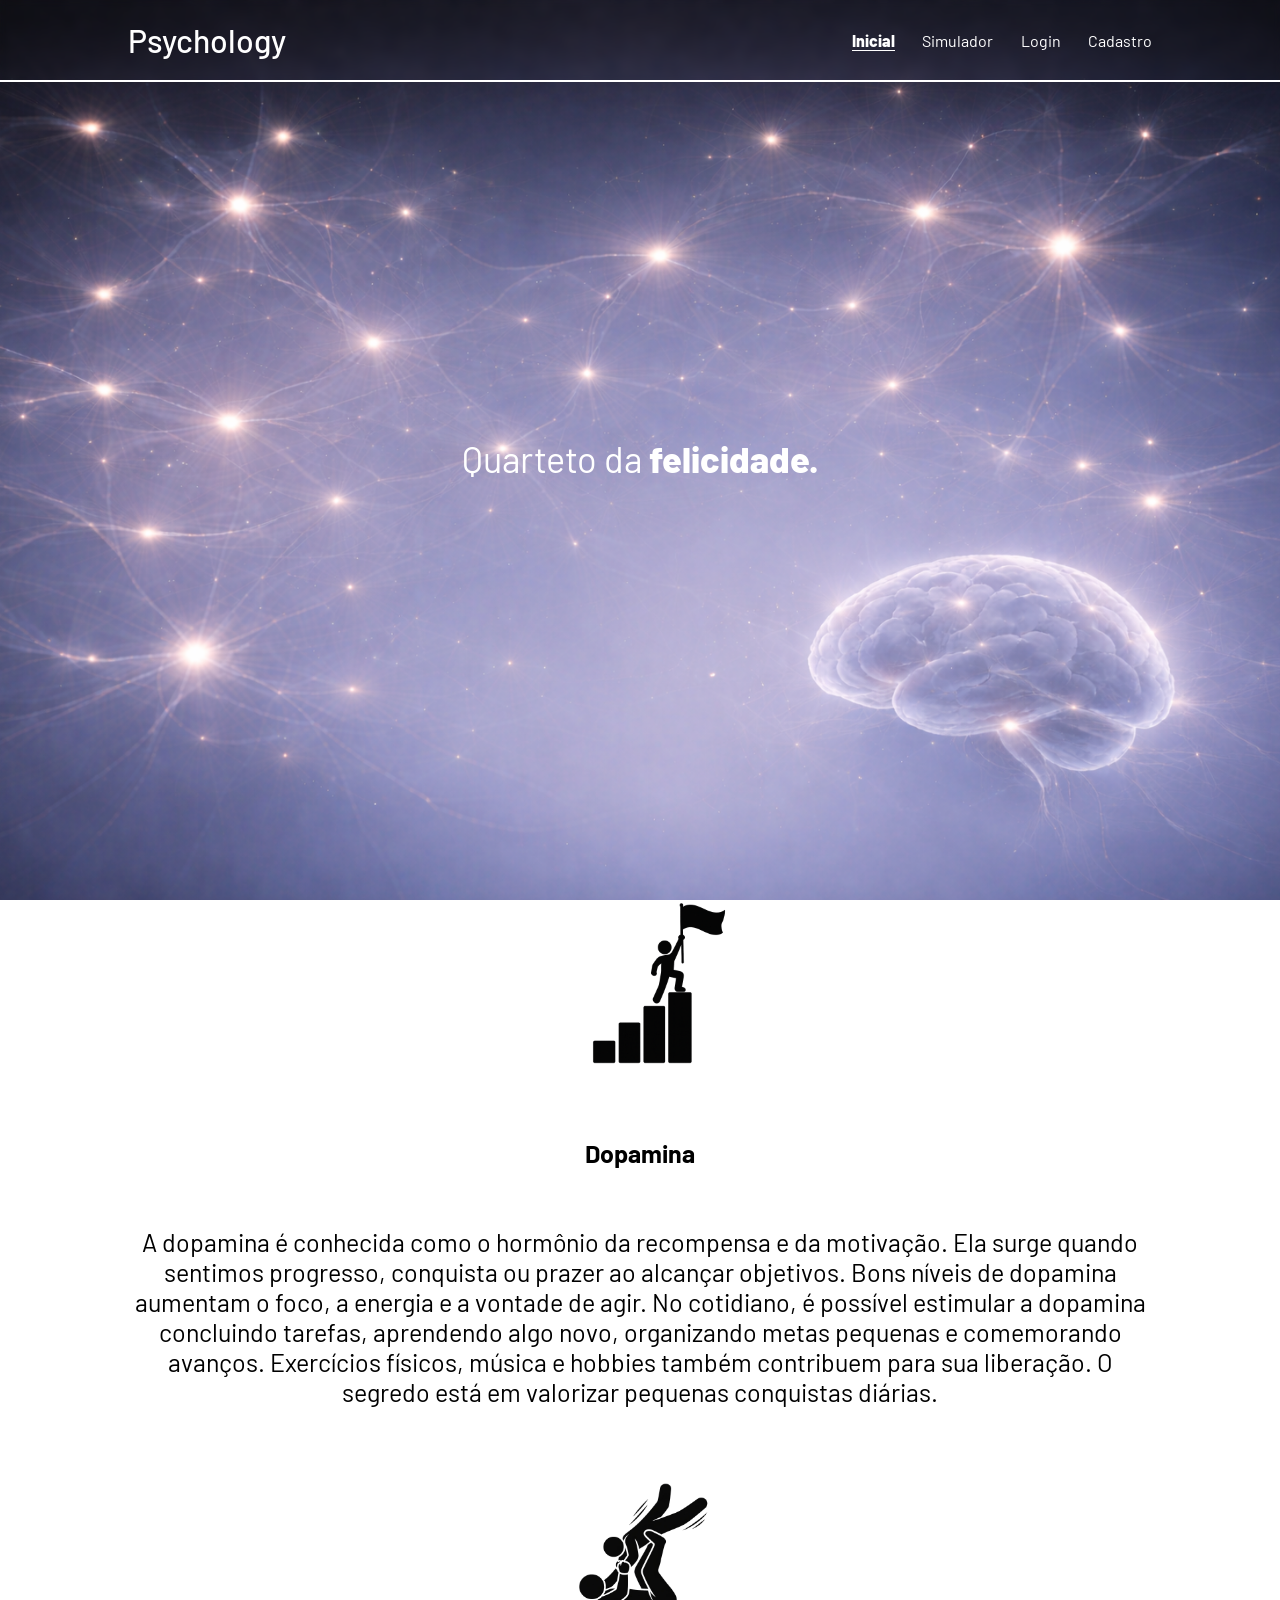
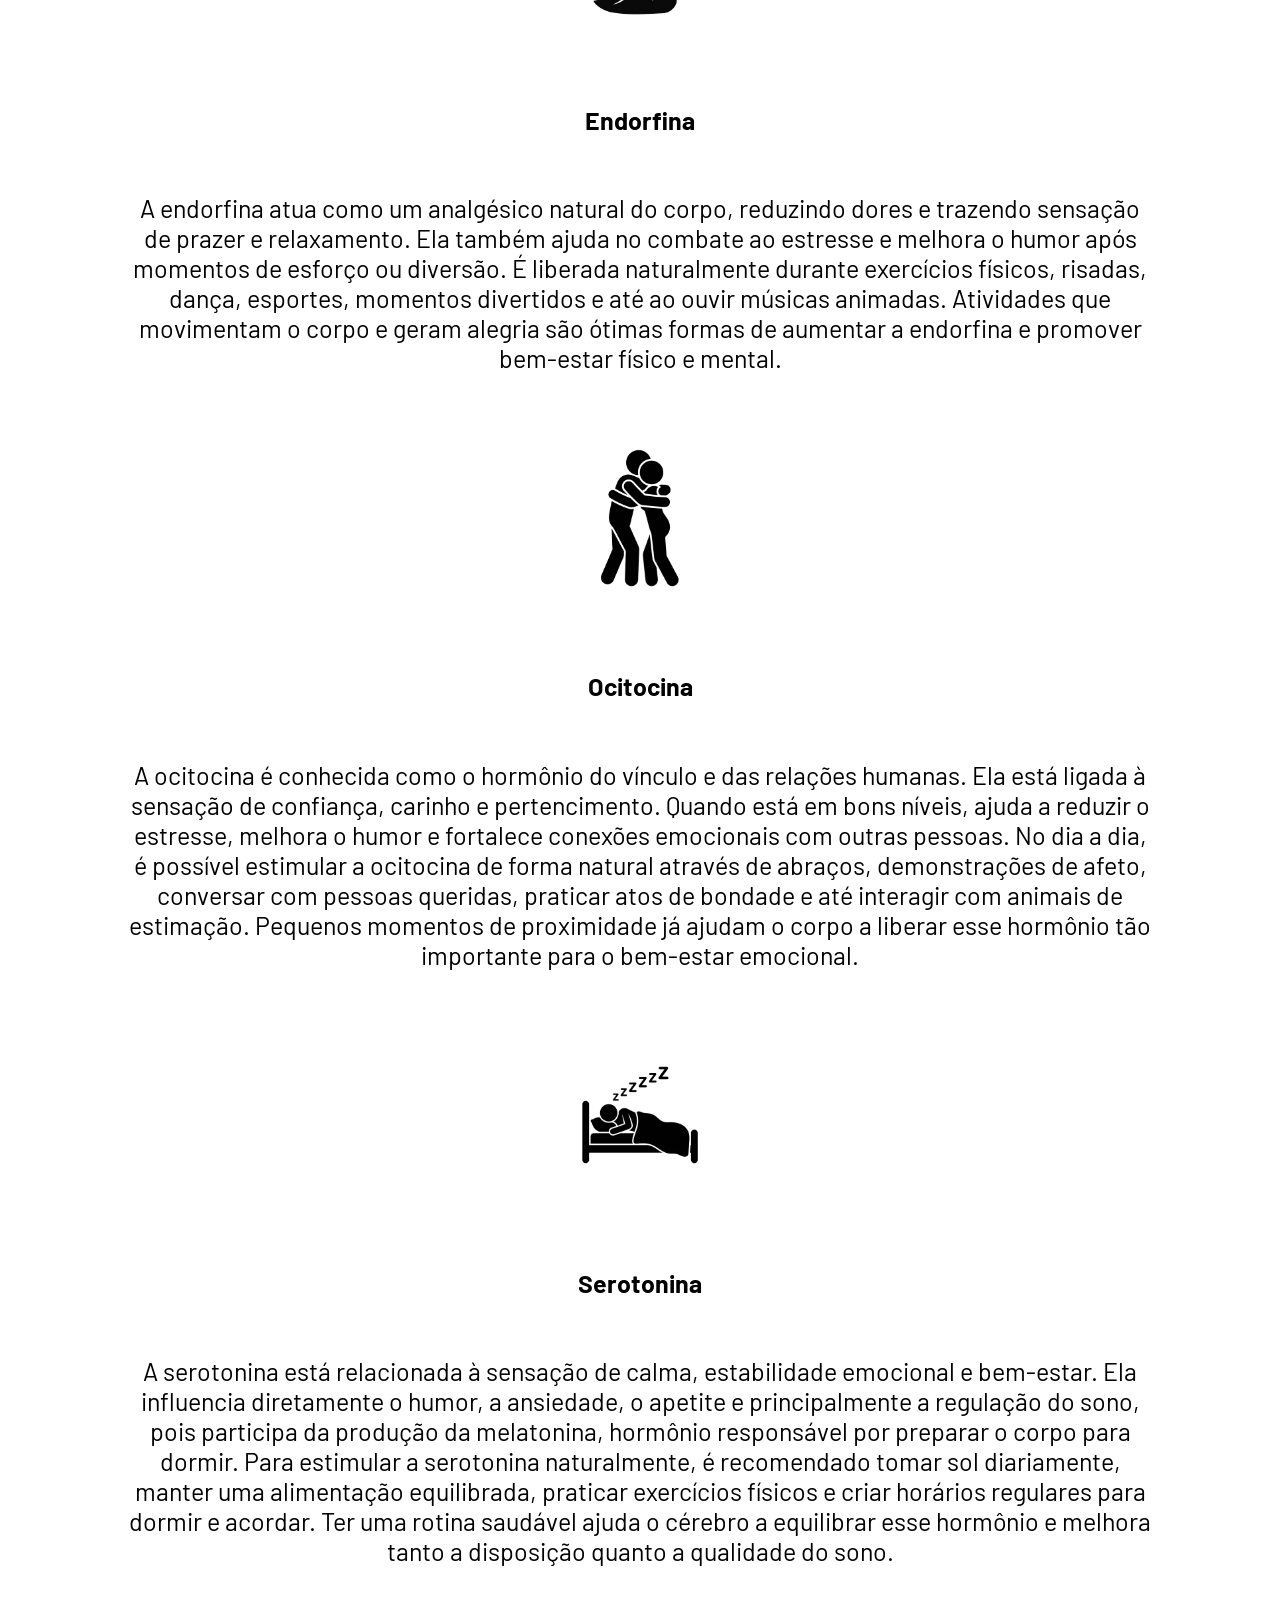
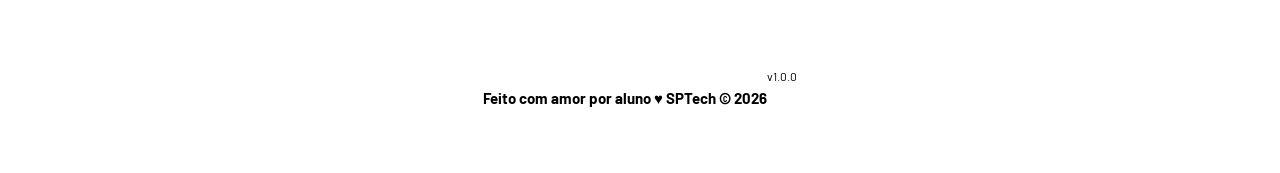
==== web-data-viz/public/index.html @ b817ec7b "Estruturando a página inicial do projeto" ====
<!DOCTYPE html>
<html lang="en">

<head>
  <meta charset="UTF-8">
  <meta http-equiv="X-UA-Compatible" content="IE=edge">
  <meta name="viewport" content="width=device-width, initial-scale=1.0">

  <title>Psychology | Página Inicial</title>

  <script src="./js/sessao.js"></script>

  <link rel="stylesheet" href="./css/estilo.css">
  <link rel="icon" href="./assets/icon/favicon2.ico">
  <link rel="preconnect" href="https://fonts.gstatic.com">
</head>

<body>
  <div class="header">
    <div class="container">
      <h1 class="titulo">Psychology</h1>
      <ul class="navbar">
        <li class="agora">
          <a href="#" class="active">Inicial</a>
        </li>
        <li>
          <a href="simulador.html">Simulador</a>
        </li>
        <li>
          <a href="login.html">Login</a>
        </li>
        <li>
          <a href="cadastro.html">Cadastro</a>
        </li>
      </ul>
    </div>
  </div>

  <div class="banner">
    <div class="container">
      <p>Quarteto da <span>felicidade.</p>
    </div>
  </div>

  <div class="social">
    <div class="container">
      <div class="boxes">
        <div class="box">
          <img src="assets/imgs/dopamina.png" class="rmg">
          <h4>Dopamina</h4>
          <p>A dopamina é conhecida como o hormônio da recompensa e da motivação. Ela surge quando sentimos progresso,
            conquista ou prazer ao alcançar objetivos. Bons níveis de dopamina aumentam o foco, a energia e a vontade de
            agir.

            No cotidiano, é possível estimular a dopamina concluindo tarefas, aprendendo algo novo, organizando metas
            pequenas e comemorando avanços. Exercícios físicos, música e hobbies também contribuem para sua liberação. O
            segredo está em valorizar pequenas conquistas diárias.</p>
        </div>
        <div class="box">
          <img src="assets/imgs/endorfina.png">
          <h4>Endorfina</h4>
          <p>A endorfina atua como um analgésico natural do corpo, reduzindo dores e trazendo sensação de prazer e
            relaxamento. Ela também ajuda no combate ao estresse e melhora o humor após momentos de esforço ou diversão.

            É liberada naturalmente durante exercícios físicos, risadas, dança, esportes, momentos divertidos e até ao
            ouvir músicas animadas. Atividades que movimentam o corpo e geram alegria são ótimas formas de aumentar a
            endorfina e promover bem-estar físico e mental.</p>
        </div>
        <div class="box">
          <img src="assets/imgs/ocitocina.png">
          <h4>Ocitocina</h4>
          <p>A ocitocina é conhecida como o hormônio do vínculo e das relações humanas.
            Ela está ligada à sensação de confiança, carinho e pertencimento.
            Quando está em bons níveis, ajuda a reduzir o estresse,
            melhora o humor e fortalece conexões emocionais com outras pessoas.
            No dia a dia, é possível estimular a ocitocina de forma natural através de abraços,
            demonstrações de afeto, conversar com pessoas queridas, praticar atos de bondade e até interagir com animais
            de estimação.
            Pequenos momentos de proximidade já ajudam o corpo a liberar esse hormônio tão importante para o bem-estar
            emocional.</p>
          <div class="box">
            <img src="assets/imgs/seratonina.png">
            <h4>Serotonina</h4>
            <p>A serotonina está relacionada à sensação de calma, estabilidade emocional e bem-estar.
              Ela influencia diretamente o humor, a ansiedade, o apetite e principalmente a regulação do sono,
              pois participa da produção da melatonina, hormônio responsável por preparar o corpo para dormir.
              Para estimular a serotonina naturalmente, é recomendado tomar sol diariamente,
              manter uma alimentação equilibrada, praticar exercícios físicos e criar horários regulares para dormir e
              acordar.
              Ter uma rotina saudável ajuda o cérebro a equilibrar esse hormônio e melhora tanto a disposição quanto a
              qualidade do sono.</p>
          </div>
        </div>
      </div>
    </div>
    </div>

    <div class="footer">
      <div class="container">
        <h4>Feito com amor por aluno &hearts; SPTech &copy; 2026</h4>
        <span class="version">v1.0.0</span>
      </div>
    </div>
</body>

</html>
---- web-data-viz/public/css/estilo.css ----
@import url('https://fonts.googleapis.com/css2?family=Barlow:ital,wght@0,100;0,200;0,300;0,400;0,500;0,600;0,700;0,800;0,900;1,100;1,200;1,300;1,400;1,500;1,600;1,700;1,800;1,900&display=swap');

body {
  margin: 0;
  padding: 0;
  font-family: 'Barlow', 'Segoe UI', 'Segoe UI', Tahoma, Geneva, Verdana, sans-serif;
  background-image: url('../assets/imgs/cerebro.png');
  background-size:cover;
  background-position:center;
  background-repeat: no-repeat;
  background-attachment: fixed;
}

.active{
  text-decoration: line;
  border-bottom: 1px solid #fff;
}

:root {
  --tamanho-header: 80px;
  --tamanho-banner: calc(100vh - var(--tamanho-header) - var(--tamanho-footer) - 2px);
  --tamanho-simulador: calc(100vh - var(--tamanho-header) - var(--tamanho-footer) - 2px);
  --tamanho-login: calc(100vh - var(--tamanho-header) - var(--tamanho-footer) - 2px);
  --tamanho-footer: 65px;
}

.container {
  display: flex;
  width: 80%;
  margin: auto;
  text-align: center;
}

.header {
  height: var(--tamanho-header);
  background-color: transparent;
  backdrop-filter: blur(3px);
  border-bottom: 2px solid #fff;
  position: sticky;
  top: 0;
  z-index: 100;
}

.header .container {
  justify-content: space-between;
  align-items: center;
  height: 100%;
}

.header a {
  text-decoration: none;
  color: #fff;
}

.agora {
  font-weight: 800;
  color:#fff;
}

.navbar {
  width: 300px;
  display: flex;
  align-items: center;
  justify-content: space-between;
  list-style: none;
  color: #e3b062;
}

.titulo {
  color: #fff;
  width: fit-content;
  font-weight: 500;
}

.header h1 {
  margin: 0;
}

/* BANNER */

.banner {
  height: var(--tamanho-banner);
  color: white;
  justify-content: center;
  align-items: center;
}

.banner .container {
  justify-content: center;
  align-items: center;
  height: 100%;
}

.banner .container p {
  width: 50%;
  margin: 0;
  padding: 0;
  font-size: 36px;
}

.banner .container span {
  font-weight: 800;
}

/* MISSÃO VISÃO VALORES */

.social {
  display: flex;
}

.social .container {
  justify-content: center;
}

.box img {
  display: flex;
  align-self: center;
  padding: 35px;
  width: 170px;
}

.rmg {
  left: 0;
  width: 100%;
  margin-left: 50px;
}

.social .container .boxes {
  display: flex;
  align-items: center;
  flex-direction: column;
  width: 100%;
  padding: 30px 0;
}

.social p {
  text-align: center;
}

.box {
  display: flex;
  flex-direction: column;
  align-items: center;
  font-size: 25px;
}

/* FOOTER */

.footer {
  height: 150px;
  display: flex;
  align-self: center;
  justify-self: end;
  font-size: 15px;
  width: 100vw;
  border-top: 2px solid #fff;
  backdrop-filter: blur(3px);
}

.footer .container {
  justify-content: center;
  text-align: center;
}

.footer .container .version {
  font-size: 12px;
}

/* LOGIN */

.login {
  height: var(--tamanho-login);
  background: transparent;
}

.login .container {
  justify-content: center;
  align-items: center;
  height: 100%;
}

.card {
  width: 50%;
  background-color: transparent;
  border-radius: 10px;
  display: flex;
  align-items: center;
  justify-content: space-evenly;
  color: palevioletred;
  flex-direction: column;
  height: fit-content;
  padding: 20px 0;
}

.card h2 {
  margin: 0;
  font-size: 30px;
}

.formulario {
  display: flex;
  height: 90%;
  width: 80%;
  justify-content: space-around;
  flex-direction: column;
}

.formulario span {
  font-size: 15px;
  font-weight: 800;
}

.formulario input {
  border: 2px solid #32b9cd;
  text-align: center;
  border-radius: 10px;
  margin: 0;
}

.formulario select {
  border: 2px solid #32b9cd;
  background-color: white;
  color: gray;
  height: 36px;
  text-align: center;
  border-radius: 10px;
  margin: 0;
}

.campo {
  display: flex;
  flex-direction: column;
  justify-content: start;
  padding: 5px 0;
}

.botao {
  cursor: pointer;
  font-family: "Barlow", sans-serif;
  border: 0;
  border-radius: 5px;
  font-weight: 600;
  font-size: 18px;
  color: #fff;
  background-color: #ED145B;
  width: 120px;
  height: 30px;
  align-self: center;
  margin-top: 20px;
}

.loading-div {
  width: 50px;
  display: none;
}

.loading-div img {
  height: 50px;
  width: 50px;
}

#div_erros_login {
  display: none
}

/* FORMULARIO */

.alerta_erro{
  display: flex;
  justify-content: flex-end;
}

.card_erro {
  display: none;
  background-color: #fff;
  color: black;
  width: 230px;
  position: fixed;
  border-radius: 4px;
  border: #ED145B 3px solid;
  padding: 10px;
  margin-right: 10%;
}

.card_erro #mensagem_erro{
  font-weight: 500;
  font-size: 20px;
}

.formulario .tipo_campo {
  font-size: 20px;
  font-weight: 600 !important;
}

.formulario {
  display: flex;
  flex-direction: column;
}

input {
  margin-bottom: 10px;
  border: 2px solid #32b9cd;
  padding: 10px;
  text-align: center;
  border-radius: 10px;
}

.btn {
  font-family: "Barlow", sans-serif;
  border: 0;
  border-radius: 5px;
  font-weight: 600;
  font-size: 18px;
  padding: 10px 15px;
  color: white;
  background-color: #ED145B;
  width: 120px;
  align-self: center;
  margin-top: 5px;
}

.loading-div {
  width: 50px;
  margin: auto;
  display: none;
}

.loading-div img {
  height: 50px;
  width: 50px;
}

/* SIMULADOR */

.simulador {
  color: white;
}

.simulador .container {
  flex-direction: column;
  overflow: scroll; 
  height: var(--tamanho-simulador);
}

/* ALERTA */

#alerta {
  position: absolute;
  right: 0;
  bottom: 0;
}

.mensagem-alarme {
  background-color: white;
  border-radius: 5px;
  width: 300px;
  height: 80px;
  margin: 10px;
  padding: 10px 0;
  display: flex;
  justify-content: space-evenly;
  align-items: center;
}

.mensagem-alarme h3 {
  font-size: 14px;
  margin: 0;
}

.mensagem-alarme .informacao {
  width: 66%;
}

.alarme-sino {
  width: 48px;
  height: 48px;
  animation-name: bell;
  animation-duration: 4s;
  background-image: url('https://cdn-icons-png.flaticon.com/512/1157/1157000.png');
  background-size: cover;
  animation-iteration-count: infinite;
}

@keyframes bell {
  0%   {transform: rotate(25deg)}
  25%  {transform: rotate(-25deg)}
  50%  {transform: rotate(25deg)}
  75%  {transform: rotate(-25deg)}
  100% {transform: rotate(25deg)}
}
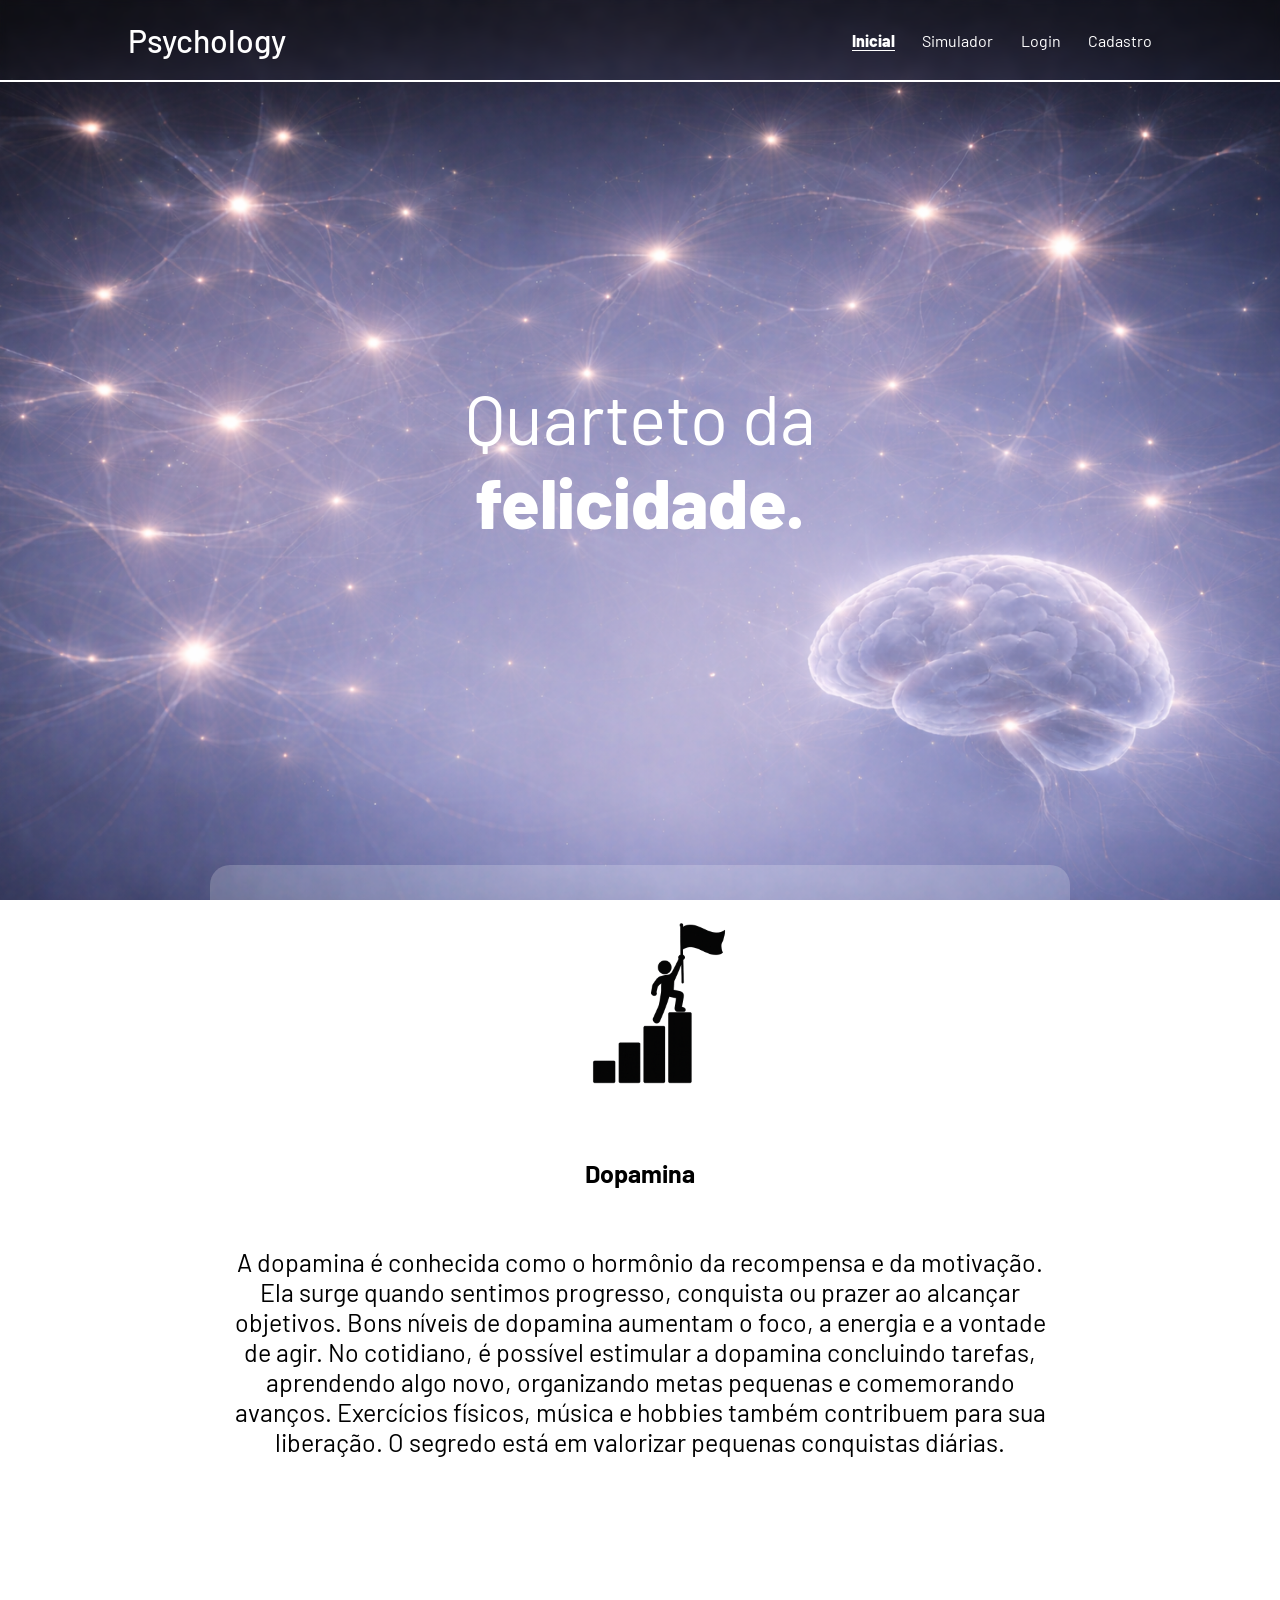
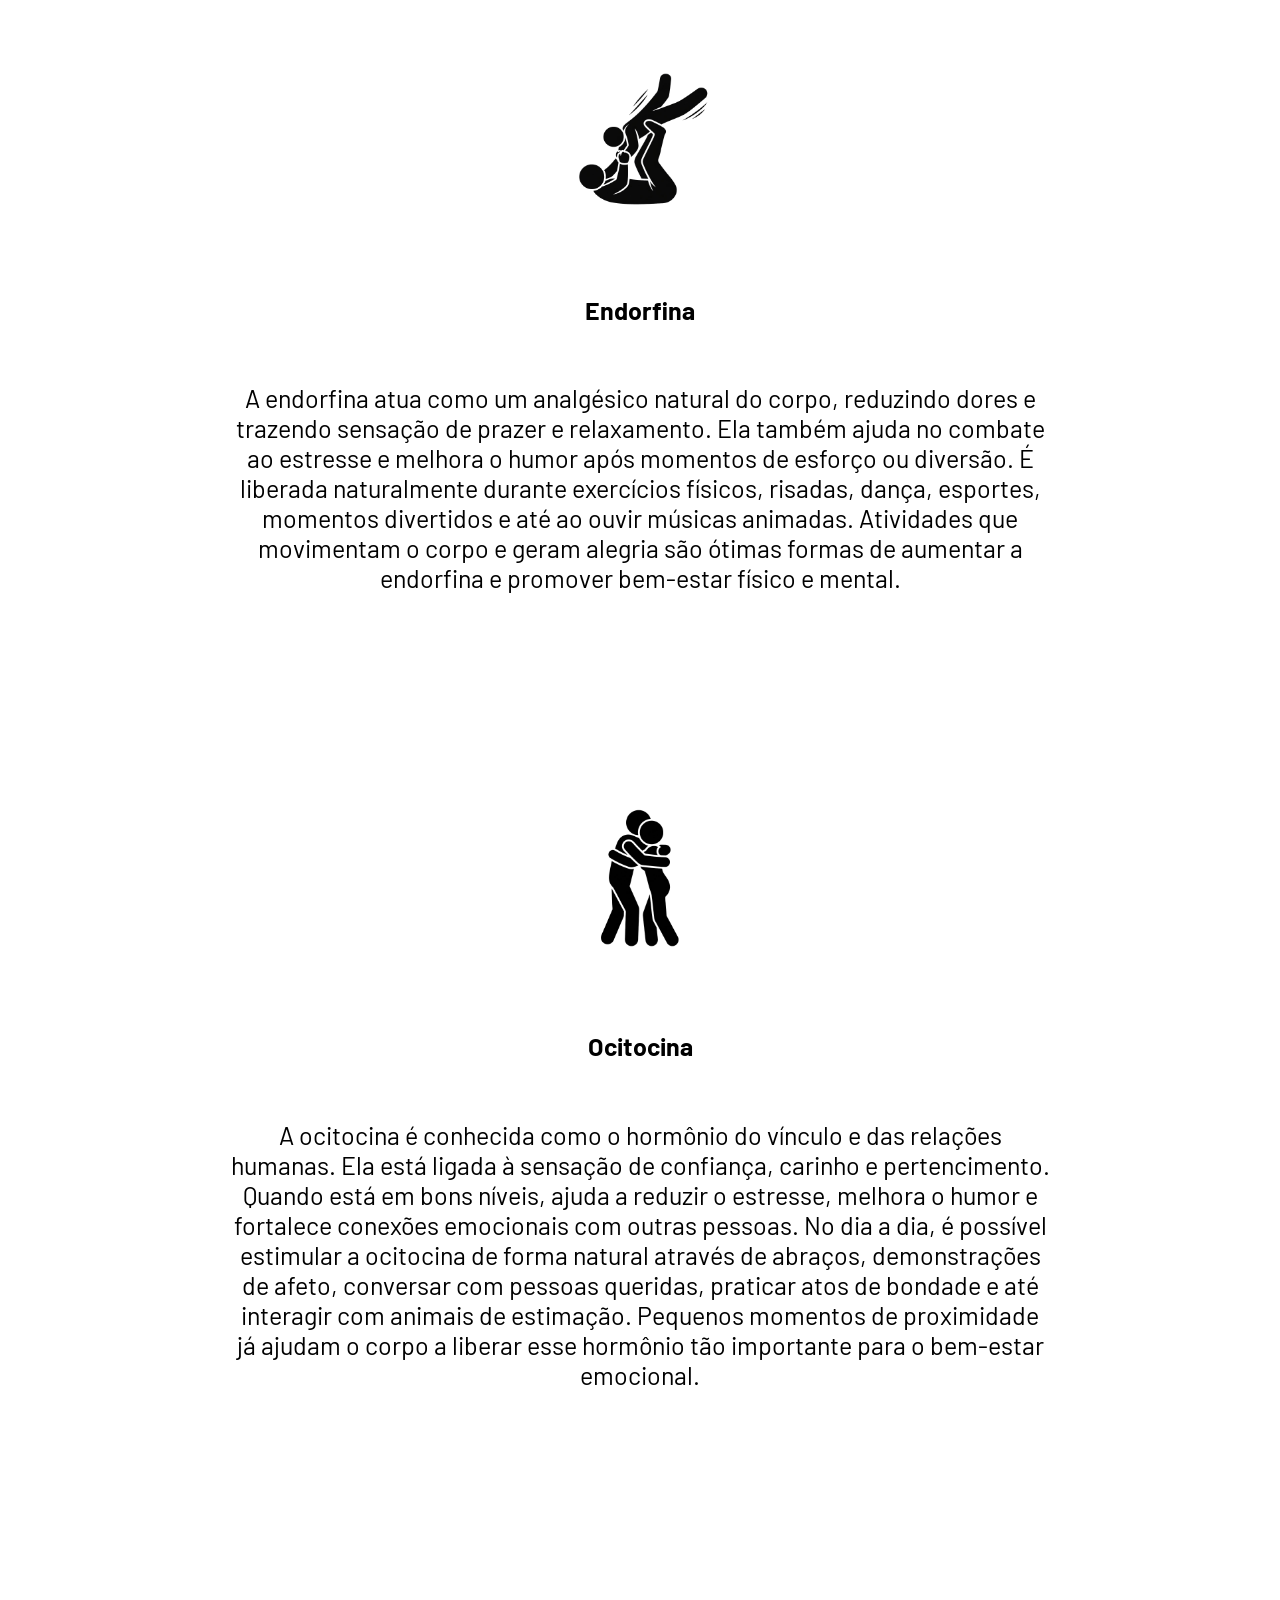
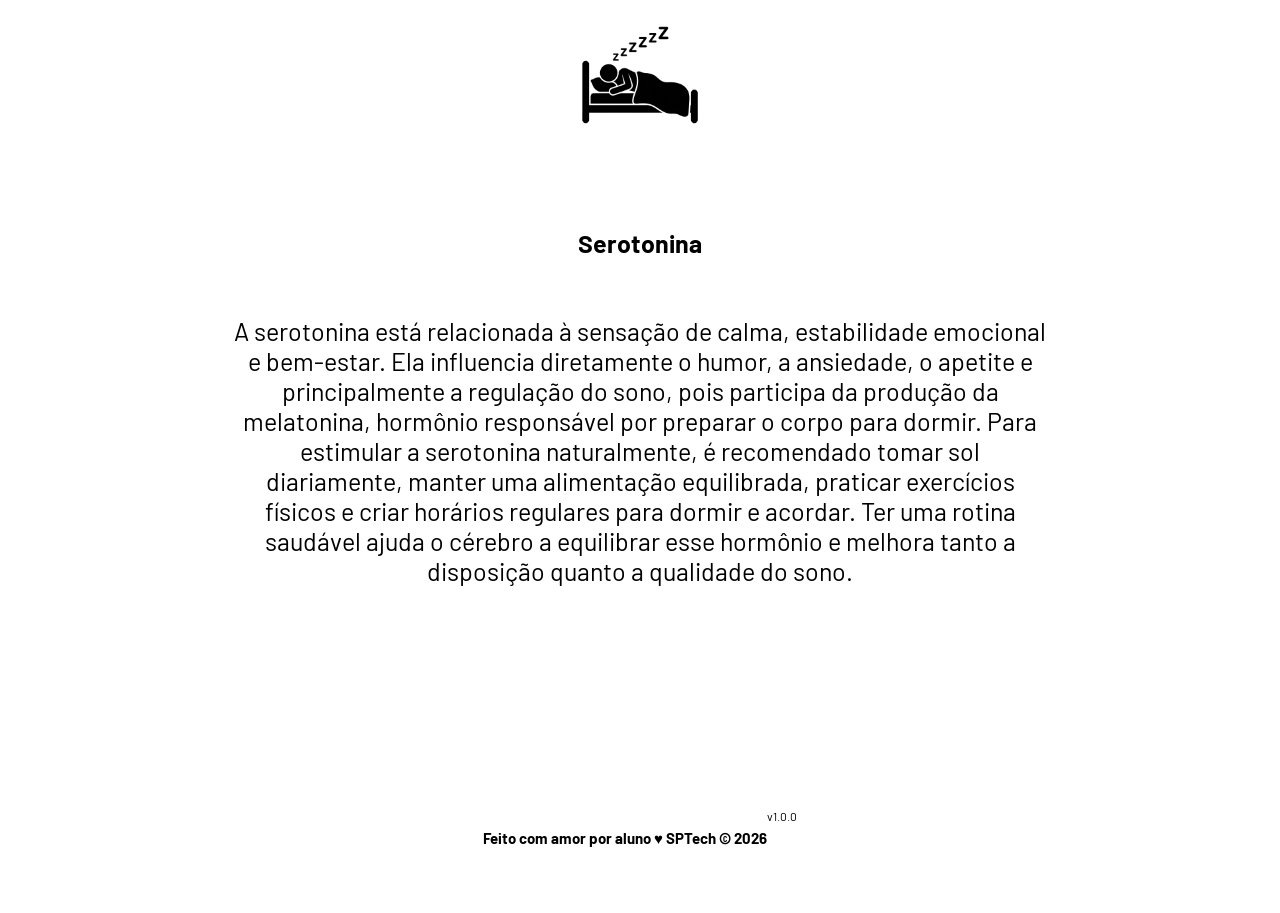
==== commit f3475b33: "Atualização da home" ====
--- a/web-data-viz/public/index.html
+++ b/web-data-viz/public/index.html
@@ -78,6 +78,7 @@
             de estimação.
             Pequenos momentos de proximidade já ajudam o corpo a liberar esse hormônio tão importante para o bem-estar
             emocional.</p>
+            </div>
           <div class="box">
             <img src="assets/imgs/seratonina.png">
             <h4>Serotonina</h4>
--- a/web-data-viz/public/css/estilo.css
+++ b/web-data-viz/public/css/estilo.css
@@ -74,7 +74,7 @@
 
 .header h1 {
   margin: 0;
-}
+} 
 
 /* BANNER */
 
@@ -95,7 +95,7 @@
   width: 50%;
   margin: 0;
   padding: 0;
-  font-size: 36px;
+  font-size: 70px;
 }
 
 .banner .container span {
@@ -141,9 +141,13 @@
   display: flex;
   flex-direction: column;
   align-items: center;
+  margin-bottom: 100px;
+  border-radius: 20px;
+  padding: 20px;
+  width: 80%;
+  background-color: rgba(255, 255, 255, 0.2);
   font-size: 25px;
-}
-
+} 
 /* FOOTER */
 
 .footer {
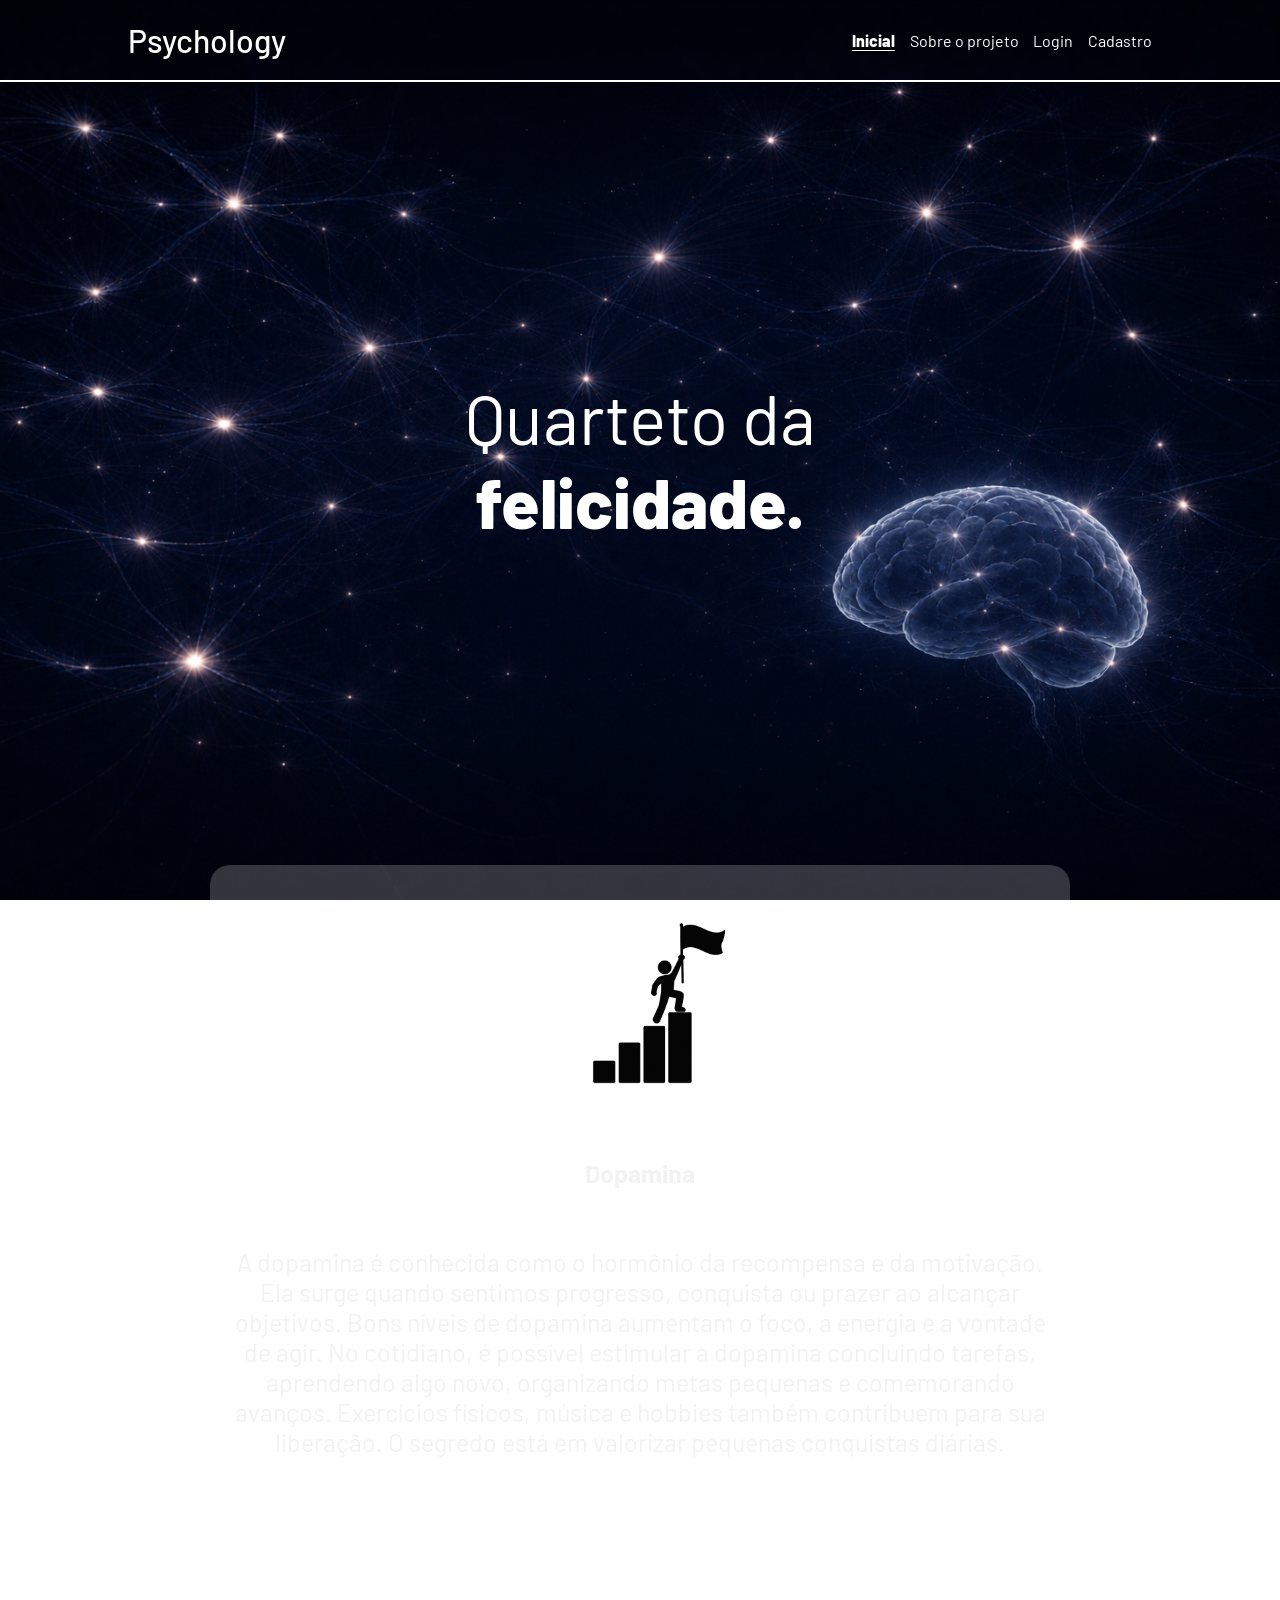
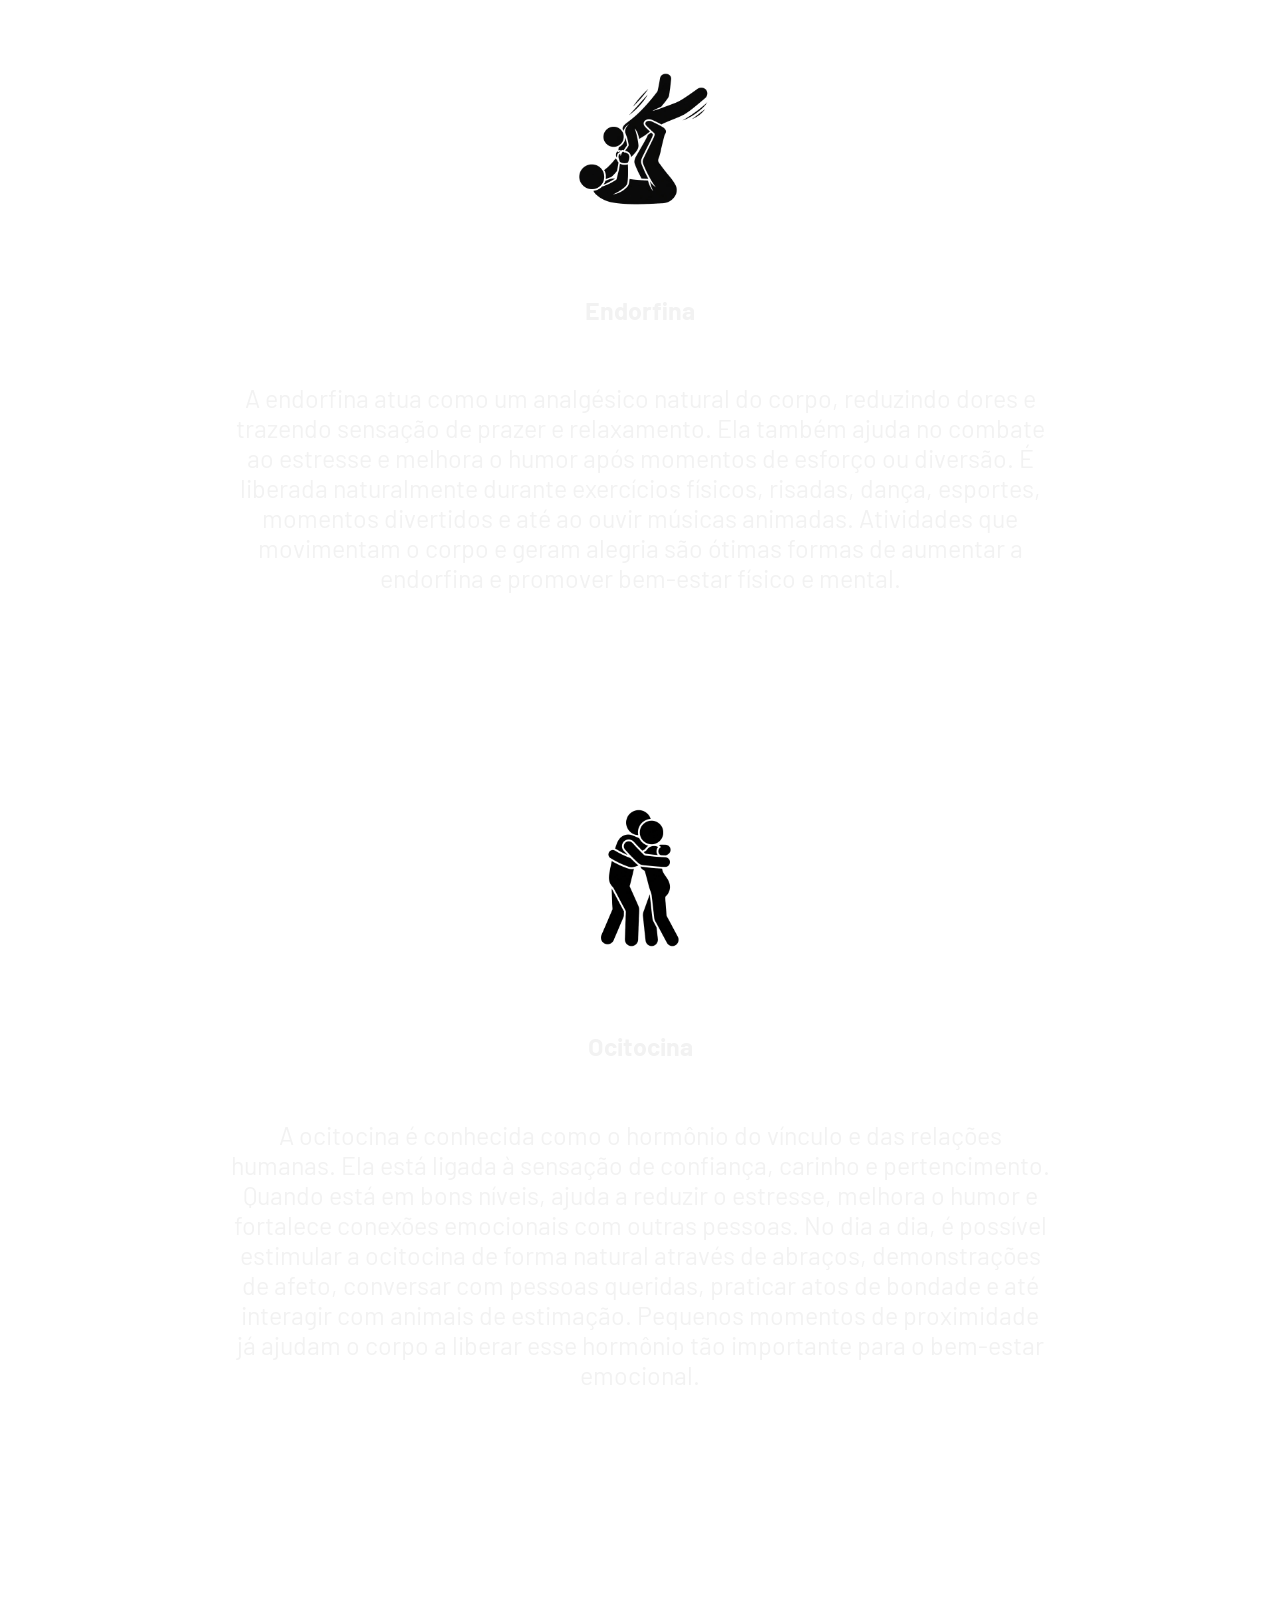
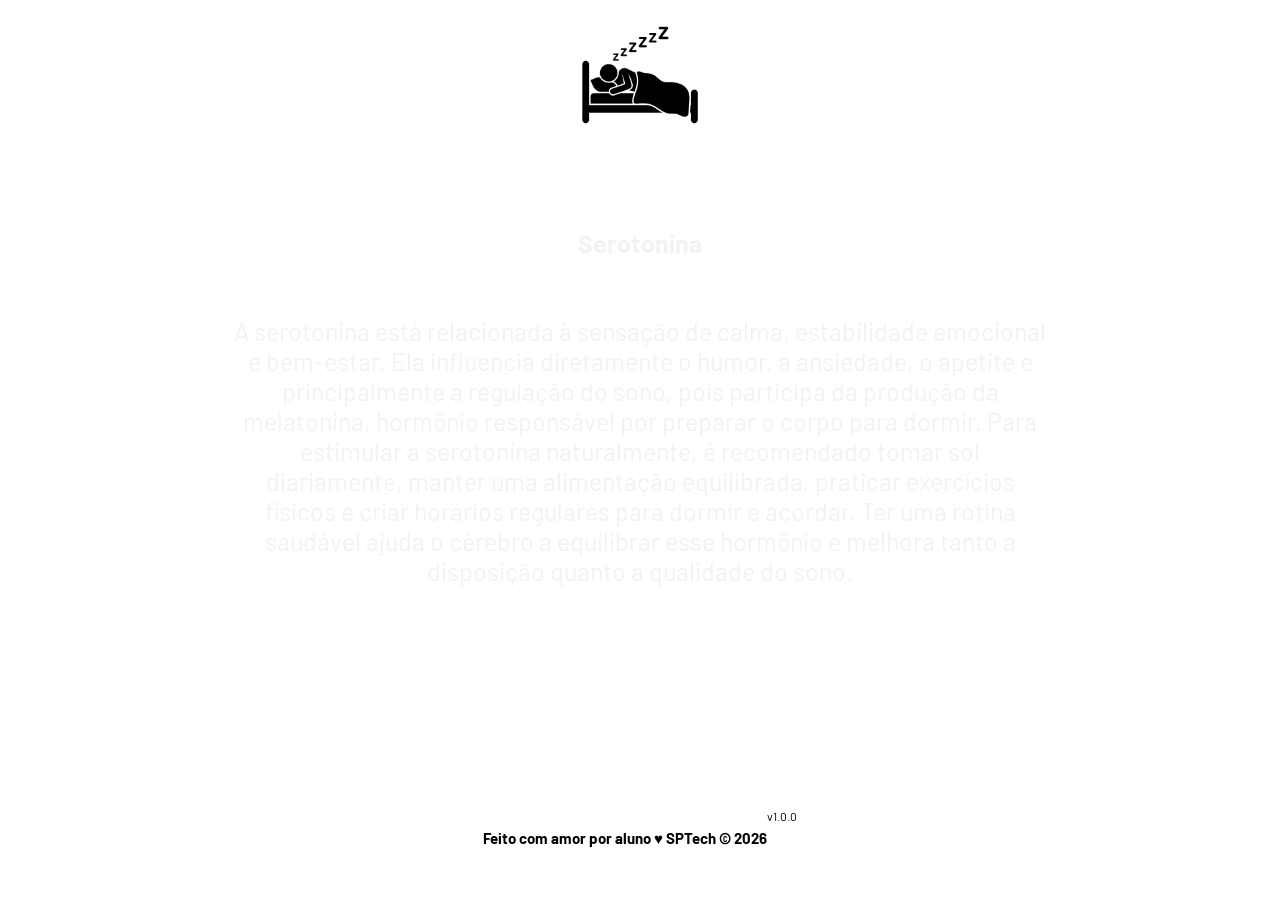
==== commit 723eb5db: "feat: criação da estrutura inicial do quiz com array e for" ====
--- a/web-data-viz/public/index.html
+++ b/web-data-viz/public/index.html
@@ -24,7 +24,7 @@
           <a href="#" class="active">Inicial</a>
         </li>
         <li>
-          <a href="simulador.html">Simulador</a>
+          <a href="simulador.html">Sobre o projeto</a>
         </li>
         <li>
           <a href="login.html">Login</a>
@@ -38,7 +38,7 @@
 
   <div class="banner">
     <div class="container">
-      <p>Quarteto da <span>felicidade.</p>
+      <p>Quarteto da <span>felicidade.</span></p>
     </div>
   </div>
 
--- a/web-data-viz/public/css/estilo.css
+++ b/web-data-viz/public/css/estilo.css
@@ -147,6 +147,7 @@
   width: 80%;
   background-color: rgba(255, 255, 255, 0.2);
   font-size: 25px;
+  color: #f2f2f2;
 } 
 /* FOOTER */
 
@@ -170,106 +171,176 @@
   font-size: 12px;
 }
 
-/* LOGIN */
+/* LOGIN E CADASTRO */
+
+.pagina-login {
+  background-image:
+    linear-gradient(rgba(0,0,0,0.55), rgba(0,0,0,0.72)),
+    url('../assets/imgs/rafael.png');
+}
+
+.pagina-cadastro {
+  background-image:
+    linear-gradient(rgba(0,0,0,0.60), rgba(0,0,0,0.75)),
+    url('../assets/imgs/tainanalpra.png');
+}
+
+.pagina-login,
+.pagina-cadastro {
+  background-size: cover;
+  background-position: center;
+  background-repeat: no-repeat;
+  background-attachment: fixed;
+}
 
 .login {
-  height: var(--tamanho-login);
+  height: calc(100vh - var(--tamanho-header));
   background: transparent;
 }
 
 .login .container {
-  justify-content: center;
-  align-items: center;
   height: 100%;
+  justify-content: center;
+  align-items: center;
 }
 
 .card {
-  width: 50%;
-  background-color: transparent;
-  border-radius: 10px;
-  display: flex;
-  align-items: center;
-  justify-content: space-evenly;
-  color: palevioletred;
+  width: 420px;
+  padding: 32px;
+  border-radius: 22px;
+
+  background: rgba(0, 0, 0, 0.5);
+  backdrop-filter: blur(1px);
+
+  color: #fff;
+  box-shadow: 0 10px 35px rgba(0,0,0,0.5);
+
+  display: flex;
   flex-direction: column;
-  height: fit-content;
-  padding: 20px 0;
+  align-items: center;
+}
+
+.card-login {
+  min-height: 360px;
+}
+
+.card-cadastro {
+  width: 440px;
+  padding: 24px 32px;
 }
 
 .card h2 {
+  width: 100%;
+  margin: 0 0 25px 0;
+
+  color: #fff;
+  font-size: 38px;
+  text-align: left;
+}
+
+.card-cadastro h2 {
+  font-size: 32px;
+  margin-bottom: 18px;
+}
+
+.formulario {
+  width: 100%;
+  display: flex;
+  flex-direction: column;
+  gap: 18px;
+}
+
+.card-cadastro .formulario {
+  gap: 12px;
+}
+
+.campo {
+  position: relative;
+  display: flex;
+  flex-direction: column;
+  padding: 0;
+}
+
+.campo span {
+  position: absolute;
+  top: -9px;
+  left: 14px;
+
+  padding: 0 8px;
+
+  color: #fff;
+  font-size: 13px;
+  font-weight: 500;
+  z-index: 2;
+}
+
+.formulario input {
+  width: 100%;
+  height: 48px;
+
   margin: 0;
-  font-size: 30px;
-}
-
-.formulario {
-  display: flex;
-  height: 90%;
-  width: 80%;
-  justify-content: space-around;
-  flex-direction: column;
-}
-
-.formulario span {
+  padding: 0 14px;
+  box-sizing: border-box;
+
+  background: transparent;
+  color: #fff;
+
+  border: 2px solid black;
+  border-radius: 5px;
+
+  outline: none;
+  font-size: 16px;
+  text-align: left;
+}
+
+.formulario input::placeholder {
+  color: rgba(255,255,255,0.45);
+}
+
+.formulario input:focus {
+  border-color: #fff;
+}
+
+.botao {
+  width: 100%;
+  height: 42px;
+
+  margin-top: 10px;
+
+  border: none;
+  border-radius: 5px;
+
+  background: #f5f5f5;
+  color: #000;
+
   font-size: 15px;
-  font-weight: 800;
-}
-
-.formulario input {
-  border: 2px solid #32b9cd;
-  text-align: center;
-  border-radius: 10px;
-  margin: 0;
-}
-
-.formulario select {
-  border: 2px solid #32b9cd;
-  background-color: white;
-  color: gray;
-  height: 36px;
-  text-align: center;
-  border-radius: 10px;
-  margin: 0;
-}
-
-.campo {
-  display: flex;
-  flex-direction: column;
-  justify-content: start;
-  padding: 5px 0;
-}
-
-.botao {
+  font-weight: 700;
   cursor: pointer;
-  font-family: "Barlow", sans-serif;
-  border: 0;
-  border-radius: 5px;
-  font-weight: 600;
-  font-size: 18px;
-  color: #fff;
-  background-color: #ED145B;
-  width: 120px;
-  height: 30px;
-  align-self: center;
-  margin-top: 20px;
+}
+
+.botao:hover {
+  background: #fff;
+  transform: translateY(-2px);
 }
 
 .loading-div {
   width: 50px;
+  margin: auto;
   display: none;
 }
 
 .loading-div img {
+  width: 50px;
   height: 50px;
-  width: 50px;
 }
 
 #div_erros_login {
-  display: none
-}
-
-/* FORMULARIO */
-
-.alerta_erro{
+  display: none;
+}
+
+/* ALERTA DE ERRO */
+
+.alerta_erro {
   display: flex;
   justify-content: flex-end;
 }
@@ -286,64 +357,32 @@
   margin-right: 10%;
 }
 
-.card_erro #mensagem_erro{
+.card_erro #mensagem_erro {
   font-weight: 500;
   font-size: 20px;
 }
 
-.formulario .tipo_campo {
-  font-size: 20px;
-  font-weight: 600 !important;
-}
-
-.formulario {
-  display: flex;
-  flex-direction: column;
-}
-
-input {
-  margin-bottom: 10px;
-  border: 2px solid #32b9cd;
-  padding: 10px;
-  text-align: center;
+/* SOBRE O PROJETO */
+
+.body {
+  min-height: 100vh;
+  background:linear-gradient(rgba(0, 0 , 0, 0.7), rgba(0, 0, 0,)), url('../assets/imgs/rafael.png');
+  background-size: cover;
+  background-position: center;
+  background-repeat:no-repeat;
+
+}
+
+.projeto .container {
+  width: 80%;
+  margin: auto;
+  background: rgba(0,0,0,0.5);
+  padding: 30px;
   border-radius: 10px;
-}
-
-.btn {
-  font-family: "Barlow", sans-serif;
-  border: 0;
-  border-radius: 5px;
-  font-weight: 600;
-  font-size: 18px;
-  padding: 10px 15px;
   color: white;
-  background-color: #ED145B;
-  width: 120px;
+  display: flex;
+  justify-content: center;
   align-self: center;
-  margin-top: 5px;
-}
-
-.loading-div {
-  width: 50px;
-  margin: auto;
-  display: none;
-}
-
-.loading-div img {
-  height: 50px;
-  width: 50px;
-}
-
-/* SIMULADOR */
-
-.simulador {
-  color: white;
-}
-
-.simulador .container {
-  flex-direction: column;
-  overflow: scroll; 
-  height: var(--tamanho-simulador);
 }
 
 /* ALERTA */
@@ -391,4 +430,5 @@
   50%  {transform: rotate(25deg)}
   75%  {transform: rotate(-25deg)}
   100% {transform: rotate(25deg)}
-}+}
+
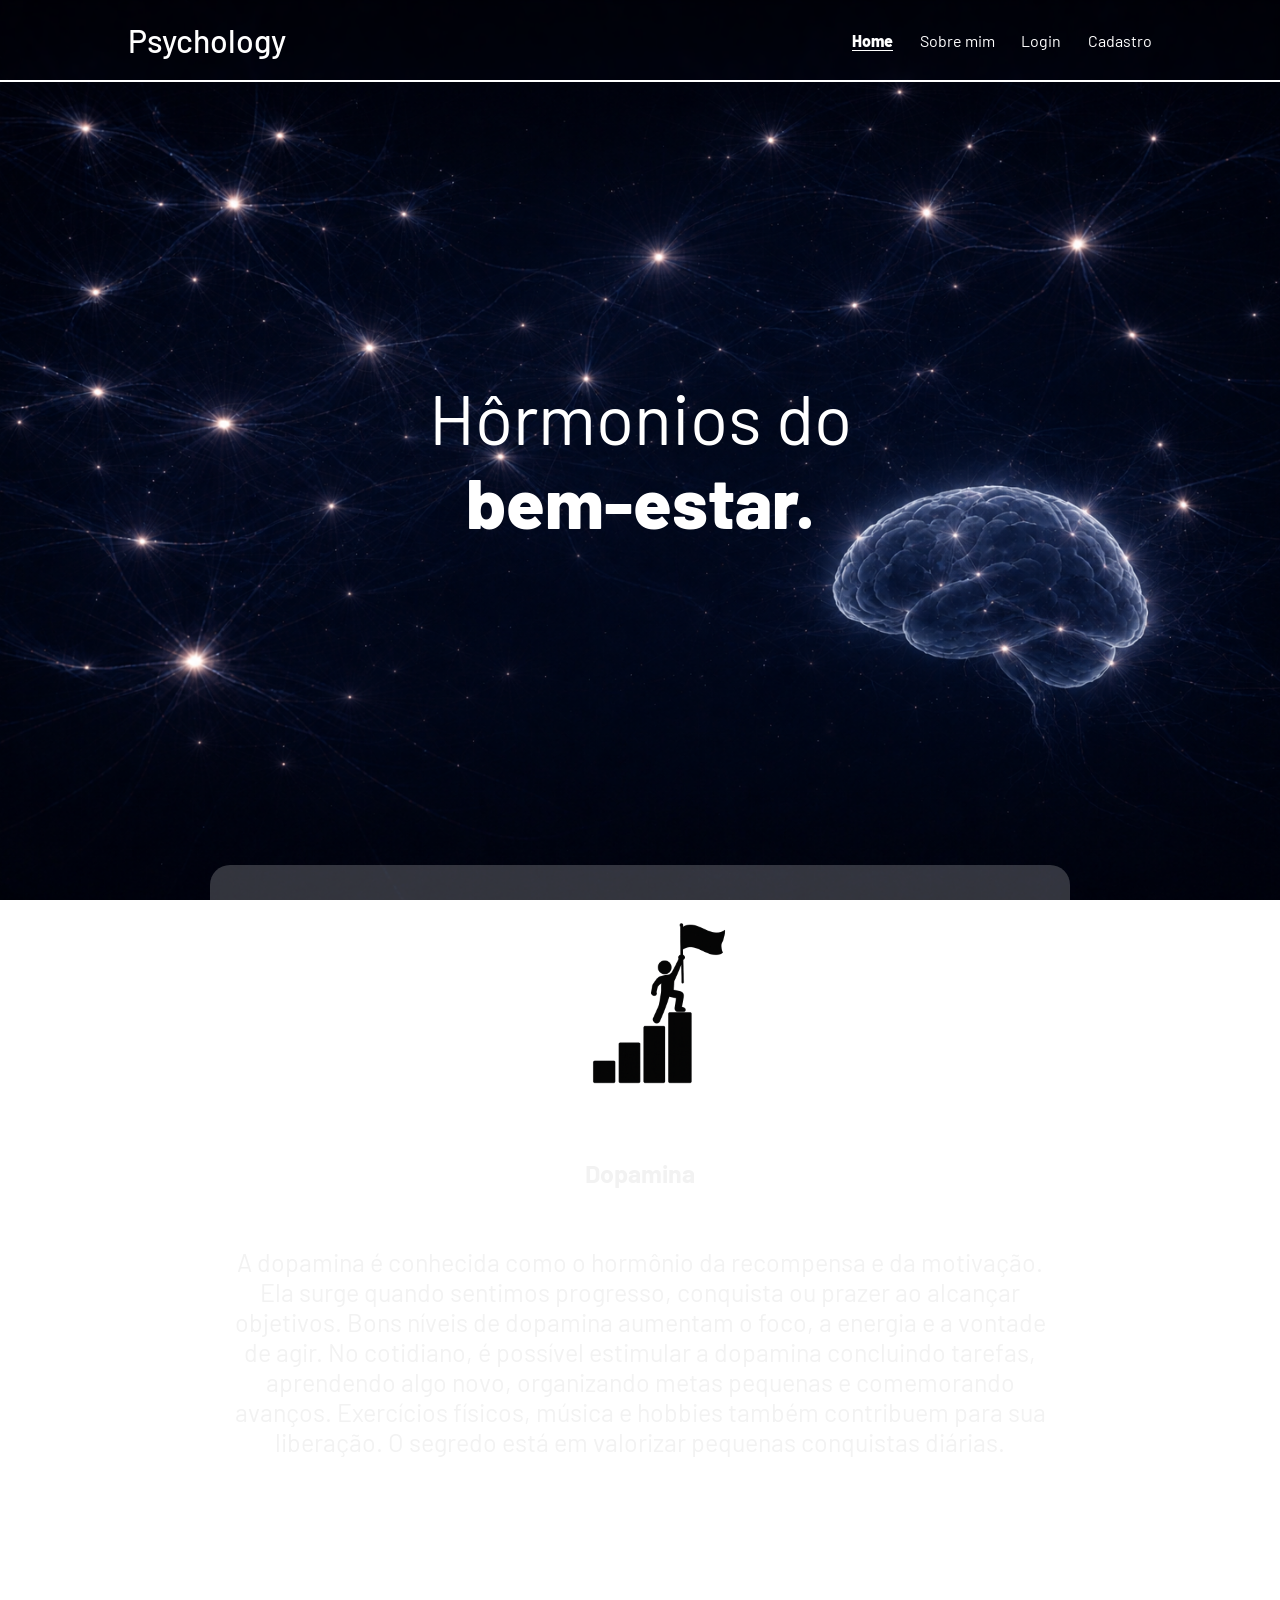
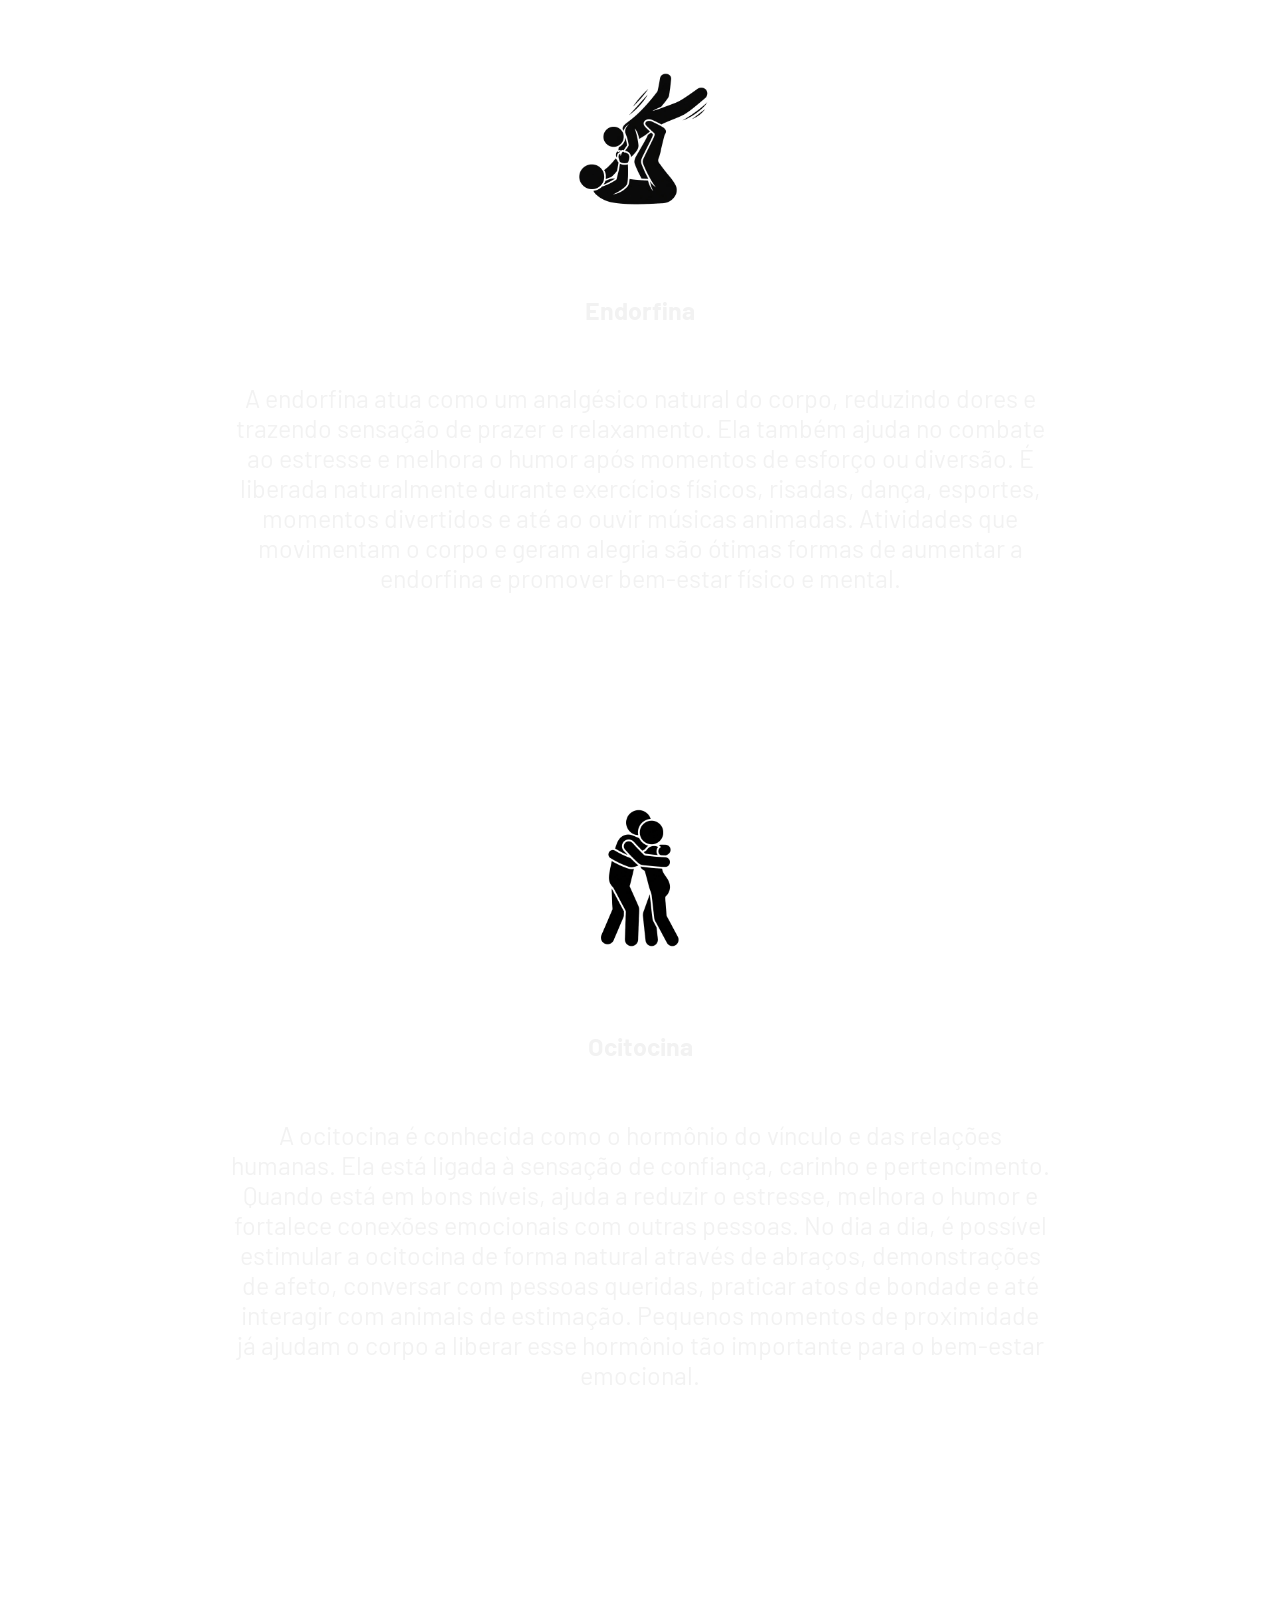
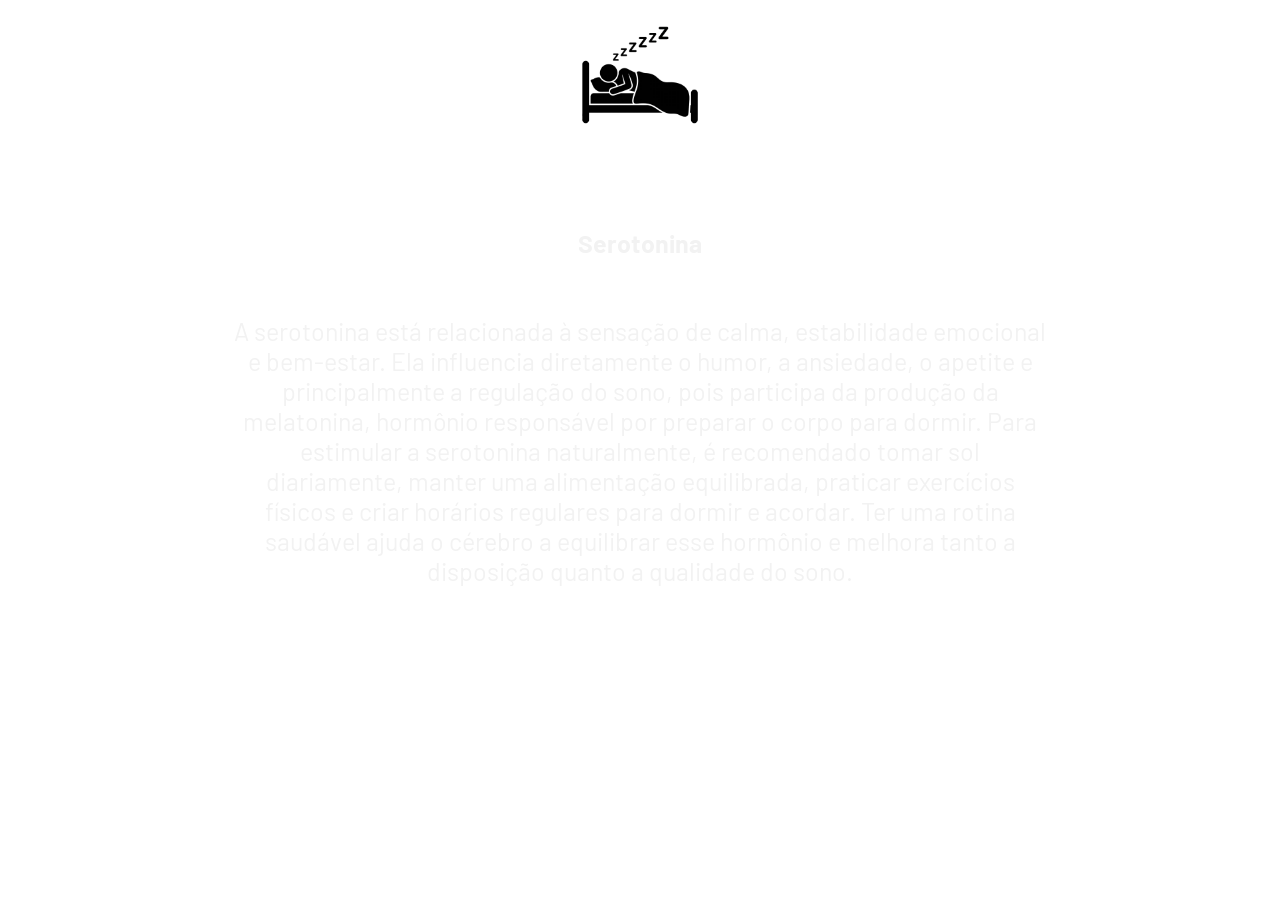
==== commit 386081e9: "feat: criação da página sobre mim com seção de agradecimentos e atualização das rotas de navegação" ====
--- a/web-data-viz/public/index.html
+++ b/web-data-viz/public/index.html
@@ -21,10 +21,10 @@
       <h1 class="titulo">Psychology</h1>
       <ul class="navbar">
         <li class="agora">
-          <a href="#" class="active">Inicial</a>
+          <a href="#" class="active">Home</a>
         </li>
         <li>
-          <a href="simulador.html">Sobre o projeto</a>
+          <a href="sobremim.html">Sobre mim</a>
         </li>
         <li>
           <a href="login.html">Login</a>
@@ -38,7 +38,7 @@
 
   <div class="banner">
     <div class="container">
-      <p>Quarteto da <span>felicidade.</span></p>
+      <p>Hôrmonios do <span>bem-estar.</span></p>
     </div>
   </div>
 
@@ -78,30 +78,30 @@
             de estimação.
             Pequenos momentos de proximidade já ajudam o corpo a liberar esse hormônio tão importante para o bem-estar
             emocional.</p>
-            </div>
-          <div class="box">
-            <img src="assets/imgs/seratonina.png">
-            <h4>Serotonina</h4>
-            <p>A serotonina está relacionada à sensação de calma, estabilidade emocional e bem-estar.
-              Ela influencia diretamente o humor, a ansiedade, o apetite e principalmente a regulação do sono,
-              pois participa da produção da melatonina, hormônio responsável por preparar o corpo para dormir.
-              Para estimular a serotonina naturalmente, é recomendado tomar sol diariamente,
-              manter uma alimentação equilibrada, praticar exercícios físicos e criar horários regulares para dormir e
-              acordar.
-              Ter uma rotina saudável ajuda o cérebro a equilibrar esse hormônio e melhora tanto a disposição quanto a
-              qualidade do sono.</p>
-          </div>
+        </div>
+        <div class="box">
+          <img src="assets/imgs/seratonina.png">
+          <h4>Serotonina</h4>
+          <p>A serotonina está relacionada à sensação de calma, estabilidade emocional e bem-estar.
+            Ela influencia diretamente o humor, a ansiedade, o apetite e principalmente a regulação do sono,
+            pois participa da produção da melatonina, hormônio responsável por preparar o corpo para dormir.
+            Para estimular a serotonina naturalmente, é recomendado tomar sol diariamente,
+            manter uma alimentação equilibrada, praticar exercícios físicos e criar horários regulares para dormir e
+            acordar.
+            Ter uma rotina saudável ajuda o cérebro a equilibrar esse hormônio e melhora tanto a disposição quanto a
+            qualidade do sono.</p>
         </div>
       </div>
     </div>
+  </div>
+  </div>
+
+  <div class="footer">
+    <div class="container">
+      <h4>Feito com amor pelo aluno Anderson Oliveira &hearts; SPTech &copy; 2026</h4>
+      <span class="version">v1.0.0</span>
     </div>
-
-    <div class="footer">
-      <div class="container">
-        <h4>Feito com amor por aluno &hearts; SPTech &copy; 2026</h4>
-        <span class="version">v1.0.0</span>
-      </div>
-    </div>
+  </div>
 </body>
 
 </html>
--- a/web-data-viz/public/css/estilo.css
+++ b/web-data-viz/public/css/estilo.css
@@ -12,7 +12,6 @@
 }
 
 .active{
-  text-decoration: line;
   border-bottom: 1px solid #fff;
 }
 
@@ -60,7 +59,6 @@
 .navbar {
   width: 300px;
   display: flex;
-  align-items: center;
   justify-content: space-between;
   list-style: none;
   color: #e3b062;
@@ -74,7 +72,7 @@
 
 .header h1 {
   margin: 0;
-} 
+}
 
 /* BANNER */
 
@@ -163,8 +161,10 @@
 }
 
 .footer .container {
+  display: flex;
   justify-content: center;
   text-align: center;
+  color: #fff;
 }
 
 .footer .container .version {
@@ -208,13 +208,10 @@
   width: 420px;
   padding: 32px;
   border-radius: 22px;
-
   background: rgba(0, 0, 0, 0.5);
   backdrop-filter: blur(1px);
-
   color: #fff;
   box-shadow: 0 10px 35px rgba(0,0,0,0.5);
-
   display: flex;
   flex-direction: column;
   align-items: center;
@@ -232,7 +229,6 @@
 .card h2 {
   width: 100%;
   margin: 0 0 25px 0;
-
   color: #fff;
   font-size: 38px;
   text-align: left;
@@ -265,9 +261,7 @@
   position: absolute;
   top: -9px;
   left: 14px;
-
   padding: 0 8px;
-
   color: #fff;
   font-size: 13px;
   font-weight: 500;
@@ -277,17 +271,13 @@
 .formulario input {
   width: 100%;
   height: 48px;
-
   margin: 0;
   padding: 0 14px;
   box-sizing: border-box;
-
   background: transparent;
   color: #fff;
-
   border: 2px solid black;
   border-radius: 5px;
-
   outline: none;
   font-size: 16px;
   text-align: left;
@@ -304,15 +294,11 @@
 .botao {
   width: 100%;
   height: 42px;
-
   margin-top: 10px;
-
   border: none;
   border-radius: 5px;
-
   background: #f5f5f5;
   color: #000;
-
   font-size: 15px;
   font-weight: 700;
   cursor: pointer;
@@ -362,18 +348,9 @@
   font-size: 20px;
 }
 
-/* SOBRE O PROJETO */
-
-.body {
-  min-height: 100vh;
-  background:linear-gradient(rgba(0, 0 , 0, 0.7), rgba(0, 0, 0,)), url('../assets/imgs/rafael.png');
-  background-size: cover;
-  background-position: center;
-  background-repeat:no-repeat;
-
-}
-
-.projeto .container {
+/* SOBRE MIM */
+
+.eu .container {
   width: 80%;
   margin: auto;
   background: rgba(0,0,0,0.5);
@@ -382,7 +359,115 @@
   color: white;
   display: flex;
   justify-content: center;
-  align-self: center;
+}
+
+.sobre-mim {
+  display: flex;
+  flex-direction: column;
+  gap: 40px;
+}
+
+.bloco {
+  background: rgba(0,0,0,0.5);
+  padding: 25px;
+  border-radius: 10px;
+}
+
+.bloco p {
+  font-size: 18px;
+  line-height: 1.6;
+  text-align: justify;
+}
+
+.bloco img {
+  width: 100%;
+  max-width: 400px;
+  display: block;
+  margin: 20px auto;
+  border-radius: 10px;
+}
+
+.galeria {
+  display: flex;
+  gap: 10px;
+  justify-content: center;
+}
+
+.galeria img {
+  width: 30%;
+  height: 200px;
+  object-fit: cover;
+  border-radius: 10px;
+}
+
+.video {
+  text-align: center;
+}
+
+.video video {
+  width: 100%;
+  max-width: 600px;
+  margin-top: 15px;
+  border-radius: 10px;
+}
+
+.agradecimentos {
+  margin-top: 50px;
+  text-align: center;
+}
+
+.agradecimentos h2 {
+  font-size: 36px;
+  margin-bottom: 20px;
+}
+
+.galeria-agradecimentos {
+  display: flex;
+  flex-wrap: wrap;
+  justify-content: center;
+  gap: 15px;
+}
+
+.galeria-agradecimentos img {
+  width: 30%;
+  height: 200px;
+  object-fit: cover;
+  object-position:top;
+  border-radius: 10px;
+  margin: 0;
+  max-width: none;
+}
+
+.referencias-estudo {
+  display: flex;
+  justify-content: center;
+  gap: 40px;
+  margin-top: 25px;
+}
+
+.ref {
+  display: flex;
+  flex-direction: column;
+  align-items: center;
+  text-align: center;
+}
+
+.ref img {
+  width: 130px;
+  height: 130px;
+  object-fit: cover;
+  border-radius: 50%;
+  transition: transform 0.2s;
+  cursor: pointer;
+}
+
+.ref img:hover {
+  transform: translateY(-5px);
+}
+
+.ref span {
+  margin-top: 10px;
+  font-size: 14px;
 }
 
 /* ALERTA */
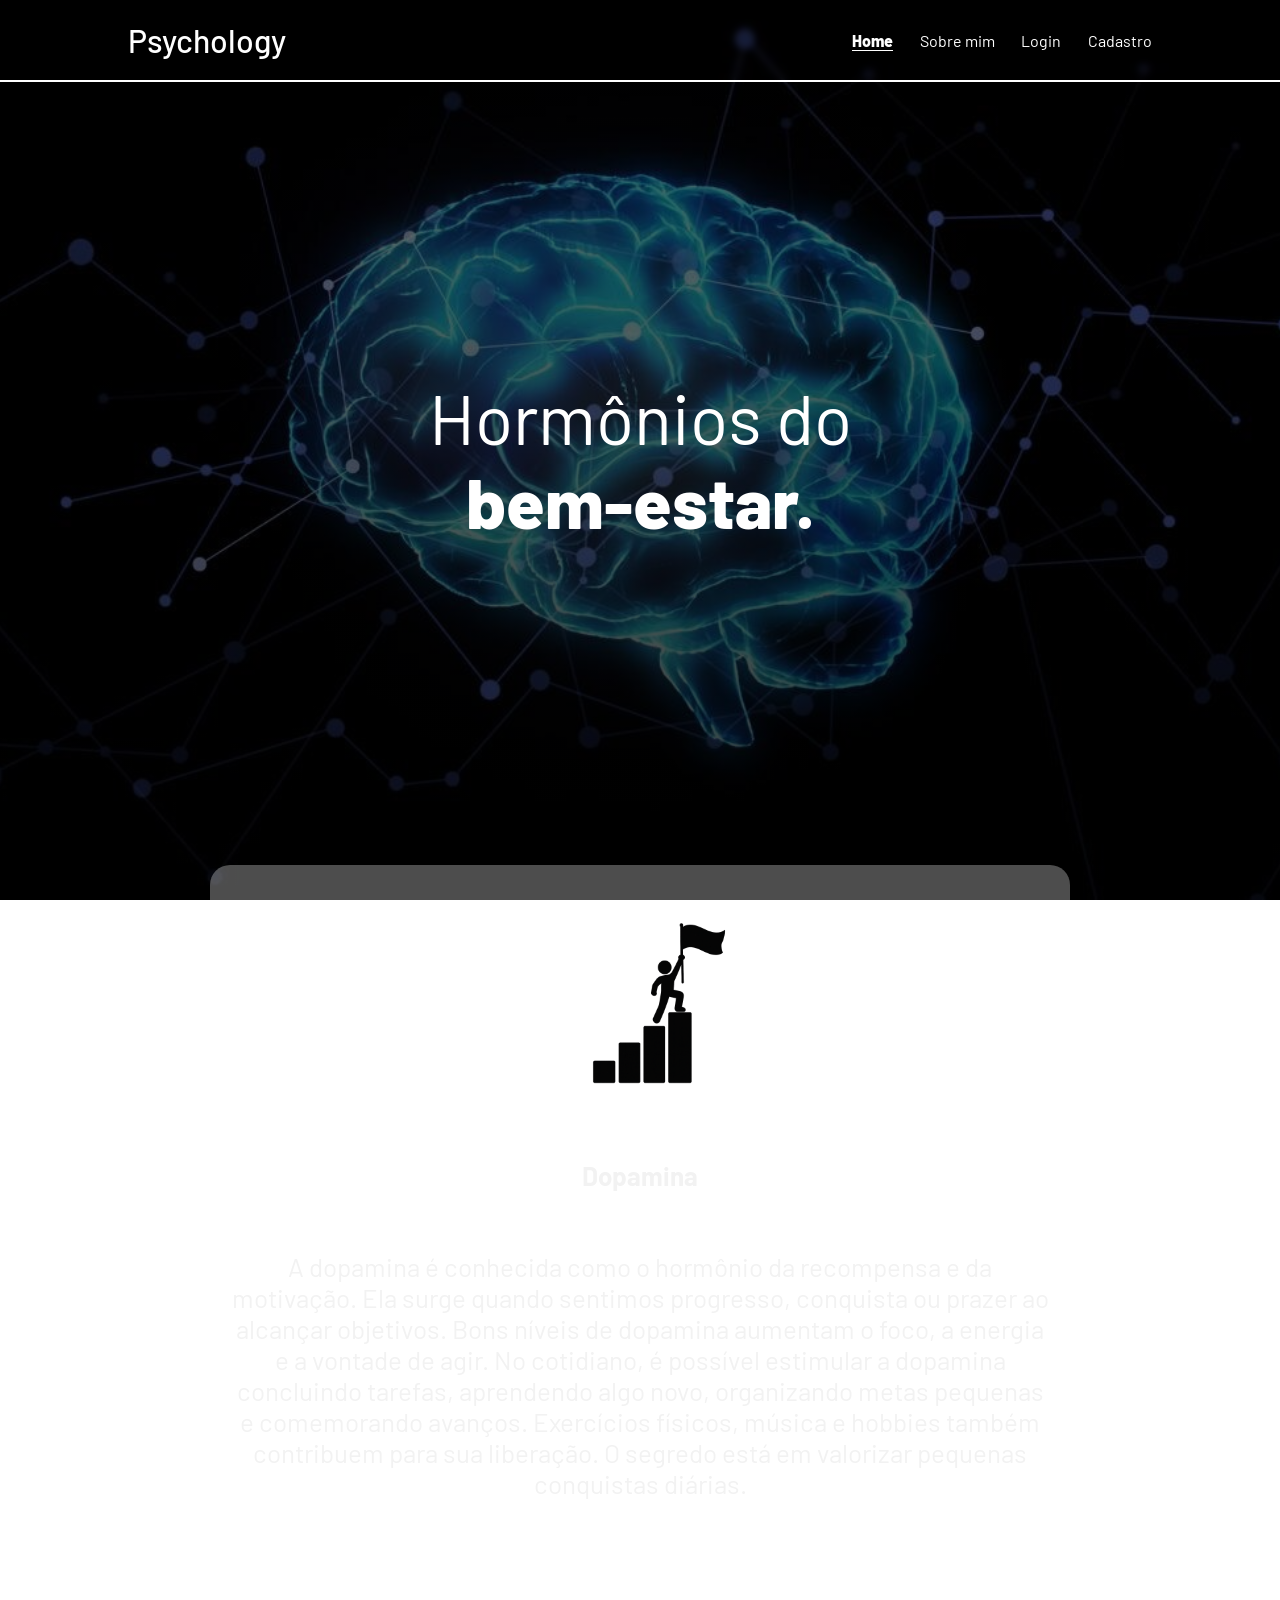
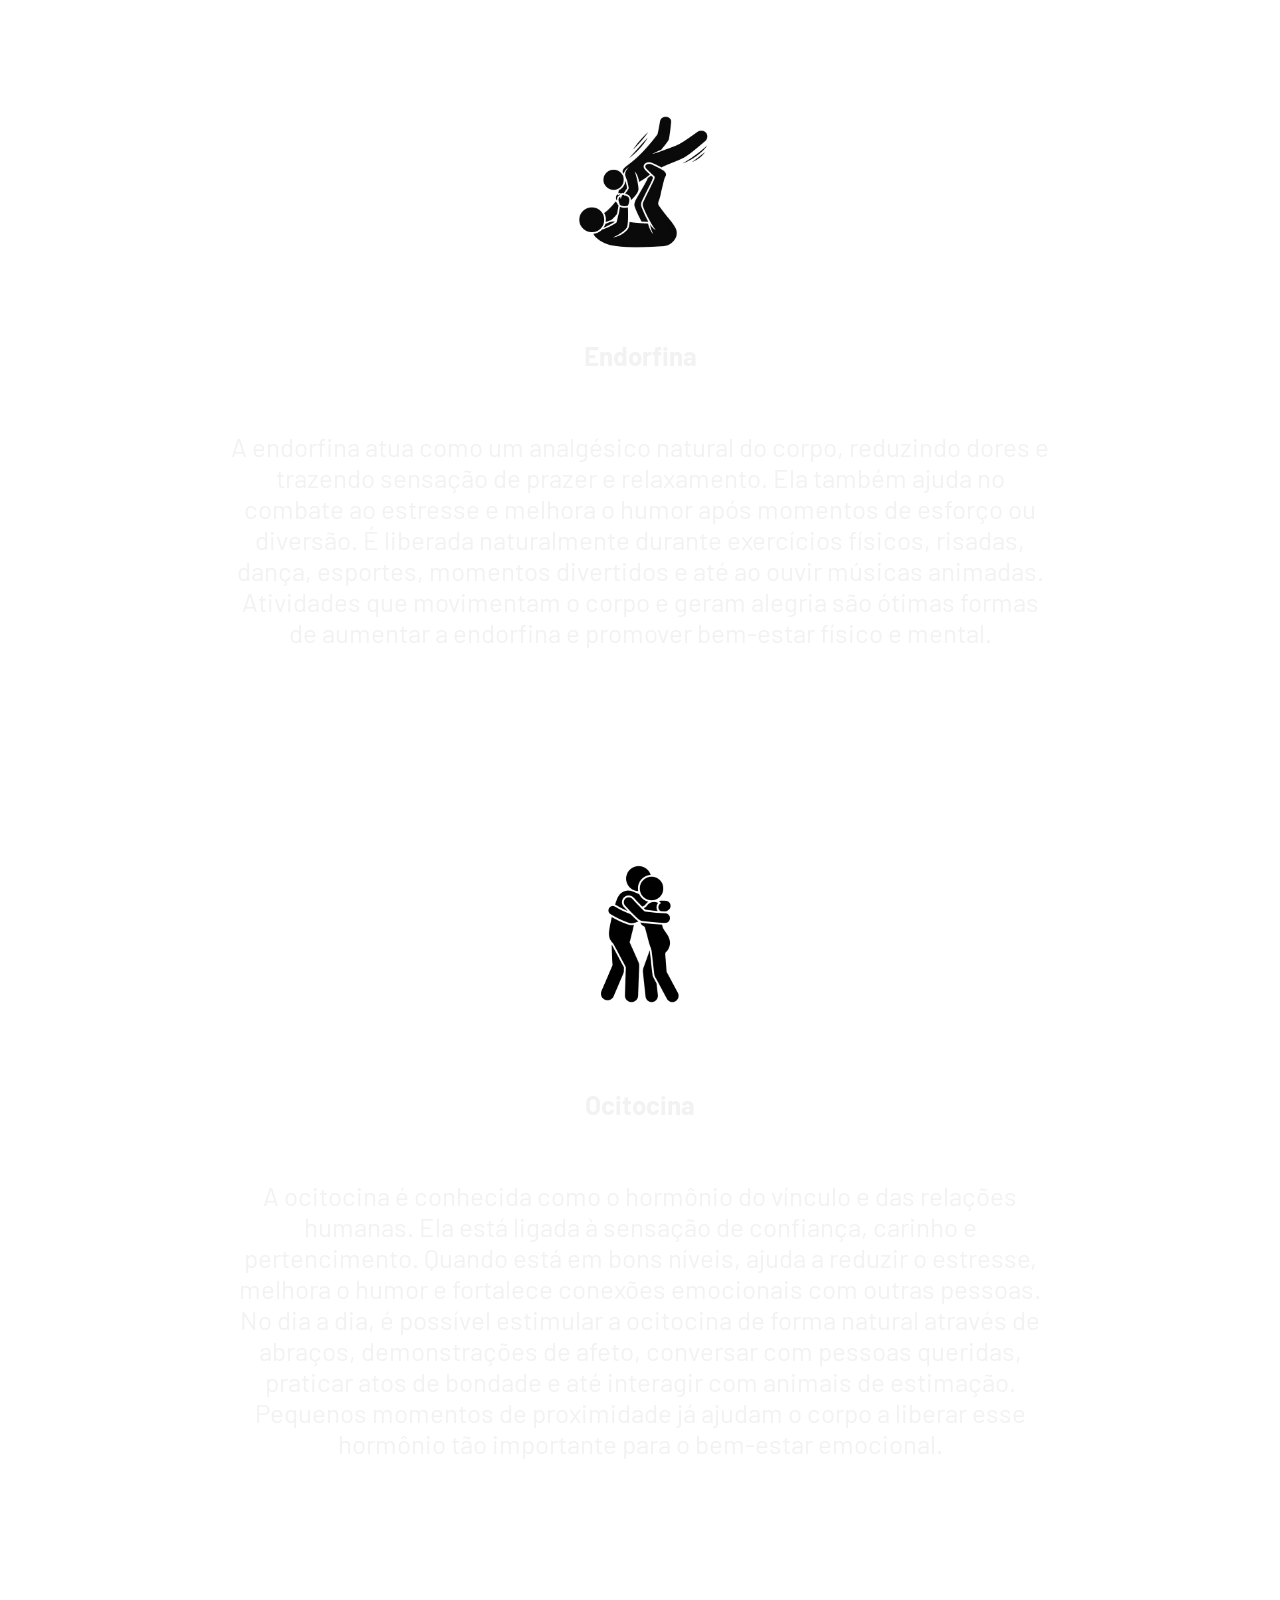
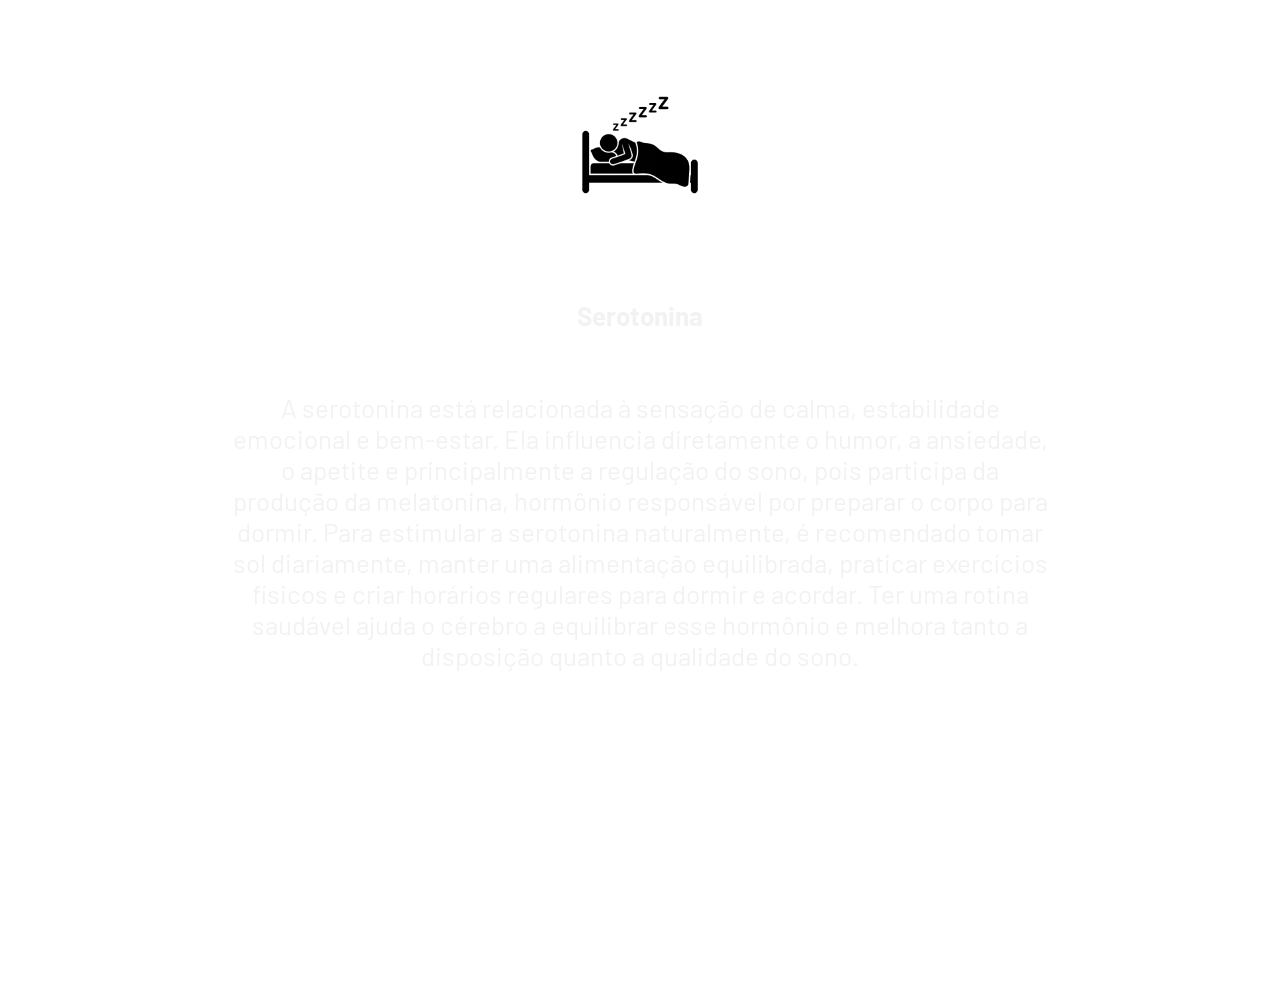
==== commit ed103f26: "feat: estilizando dashboard, adicionando novas perguntas" ====
--- a/web-data-viz/public/index.html
+++ b/web-data-viz/public/index.html
@@ -38,7 +38,7 @@
 
   <div class="banner">
     <div class="container">
-      <p>Hôrmonios do <span>bem-estar.</span></p>
+      <p>Hormônios do <span>bem-estar.</span></p>
     </div>
   </div>
 
--- a/web-data-viz/public/css/estilo.css
+++ b/web-data-viz/public/css/estilo.css
@@ -3,10 +3,12 @@
 body {
   margin: 0;
   padding: 0;
-  font-family: 'Barlow', 'Segoe UI', 'Segoe UI', Tahoma, Geneva, Verdana, sans-serif;
-  background-image: url('../assets/imgs/cerebro.png');
-  background-size:cover;
-  background-position:center;
+  font-family: 'Barlow', 'Segoe UI', Tahoma, Geneva, Verdana, sans-serif;
+  background-image:
+    linear-gradient(rgba(0,0,0,0.55), rgba(0,0,0,0.75)),
+    url('../assets/imgs/cerebro.png');
+  background-size: cover;
+  background-position: center;
   background-repeat: no-repeat;
   background-attachment: fixed;
 }
@@ -100,7 +102,7 @@
   font-weight: 800;
 }
 
-/* MISSÃO VISÃO VALORES */
+/* HOME */
 
 .social {
   display: flex;
@@ -143,8 +145,8 @@
   border-radius: 20px;
   padding: 20px;
   width: 80%;
-  background-color: rgba(255, 255, 255, 0.2);
-  font-size: 25px;
+  background-color: rgba(255, 255, 255, 0.3);
+  font-size: 26px;
   color: #f2f2f2;
 } 
 /* FOOTER */
@@ -365,6 +367,7 @@
   display: flex;
   flex-direction: column;
   gap: 40px;
+  font-size: 26px;
 }
 
 .bloco {
@@ -374,7 +377,7 @@
 }
 
 .bloco p {
-  font-size: 18px;
+  font-size: 26px;
   line-height: 1.6;
   text-align: justify;
 }
@@ -406,7 +409,7 @@
 
 .video video {
   width: 100%;
-  max-width: 600px;
+  max-width: 1200px;
   margin-top: 15px;
   border-radius: 10px;
 }
